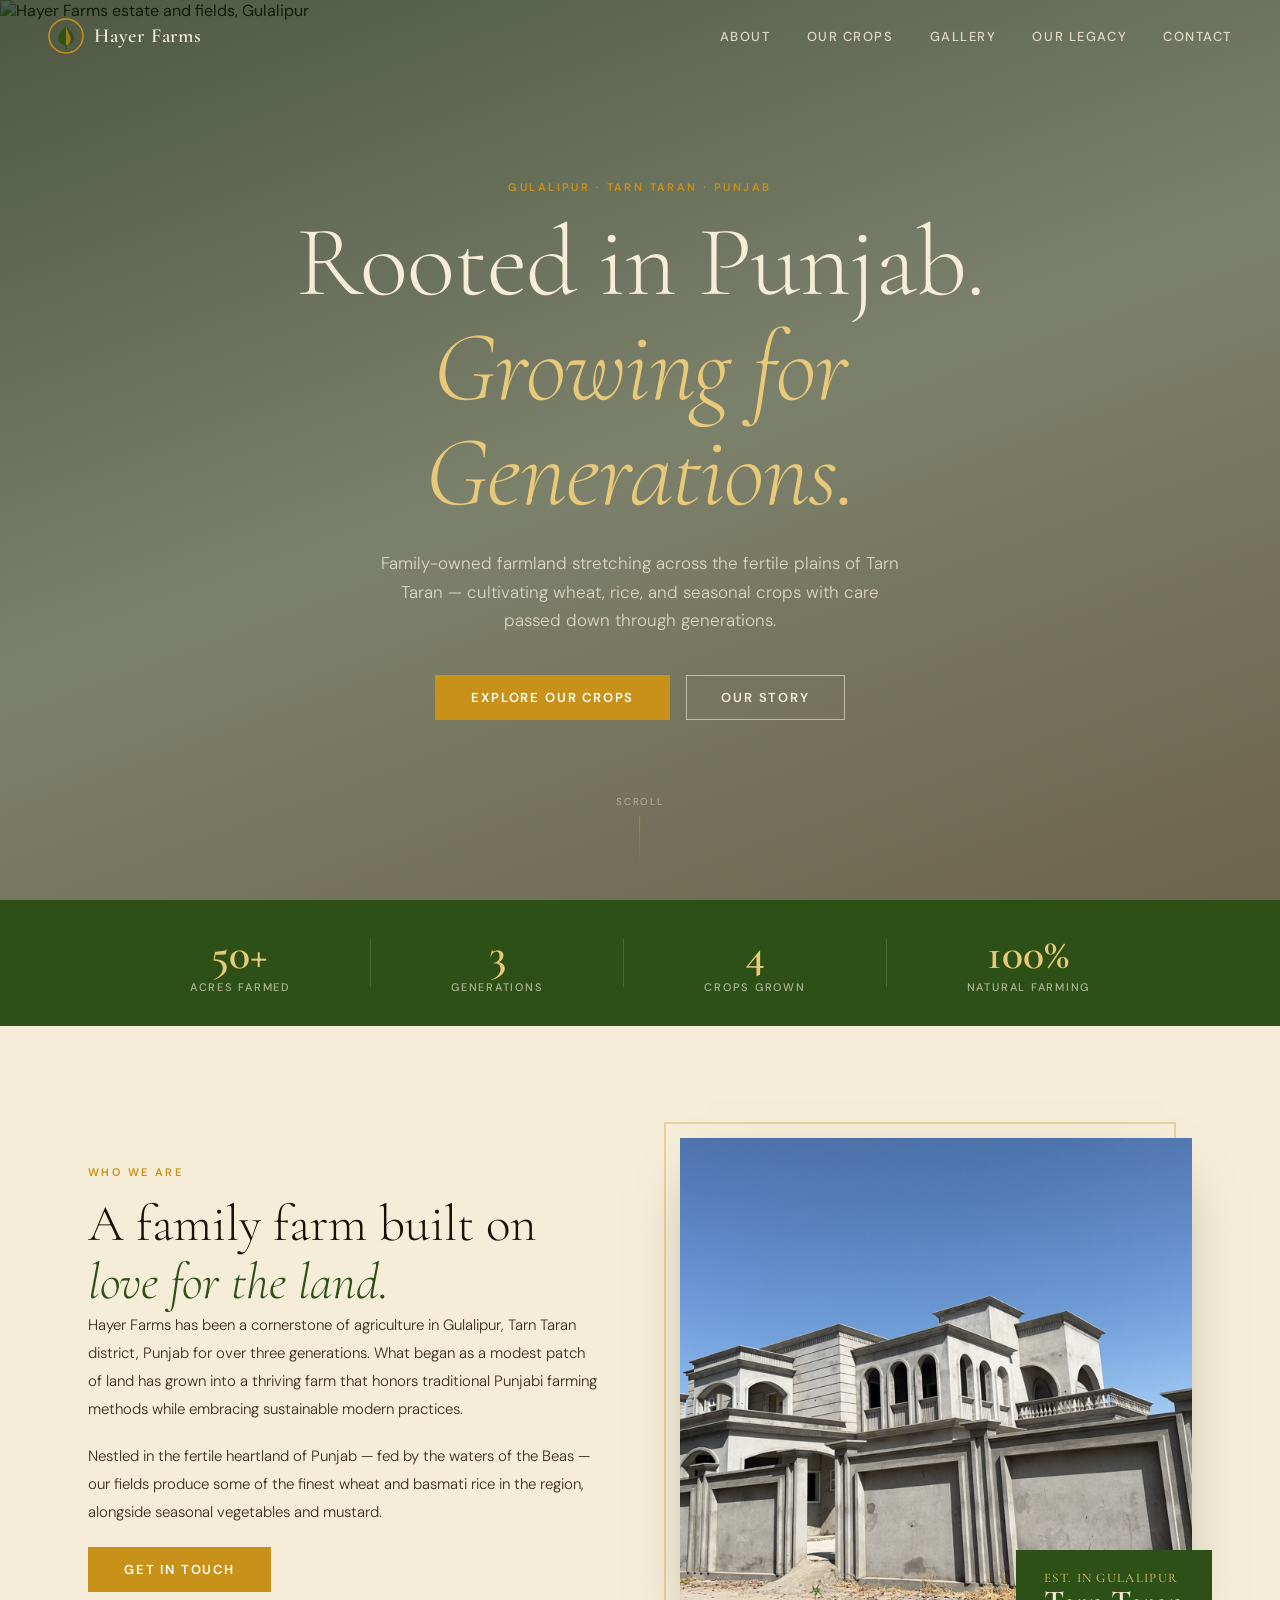
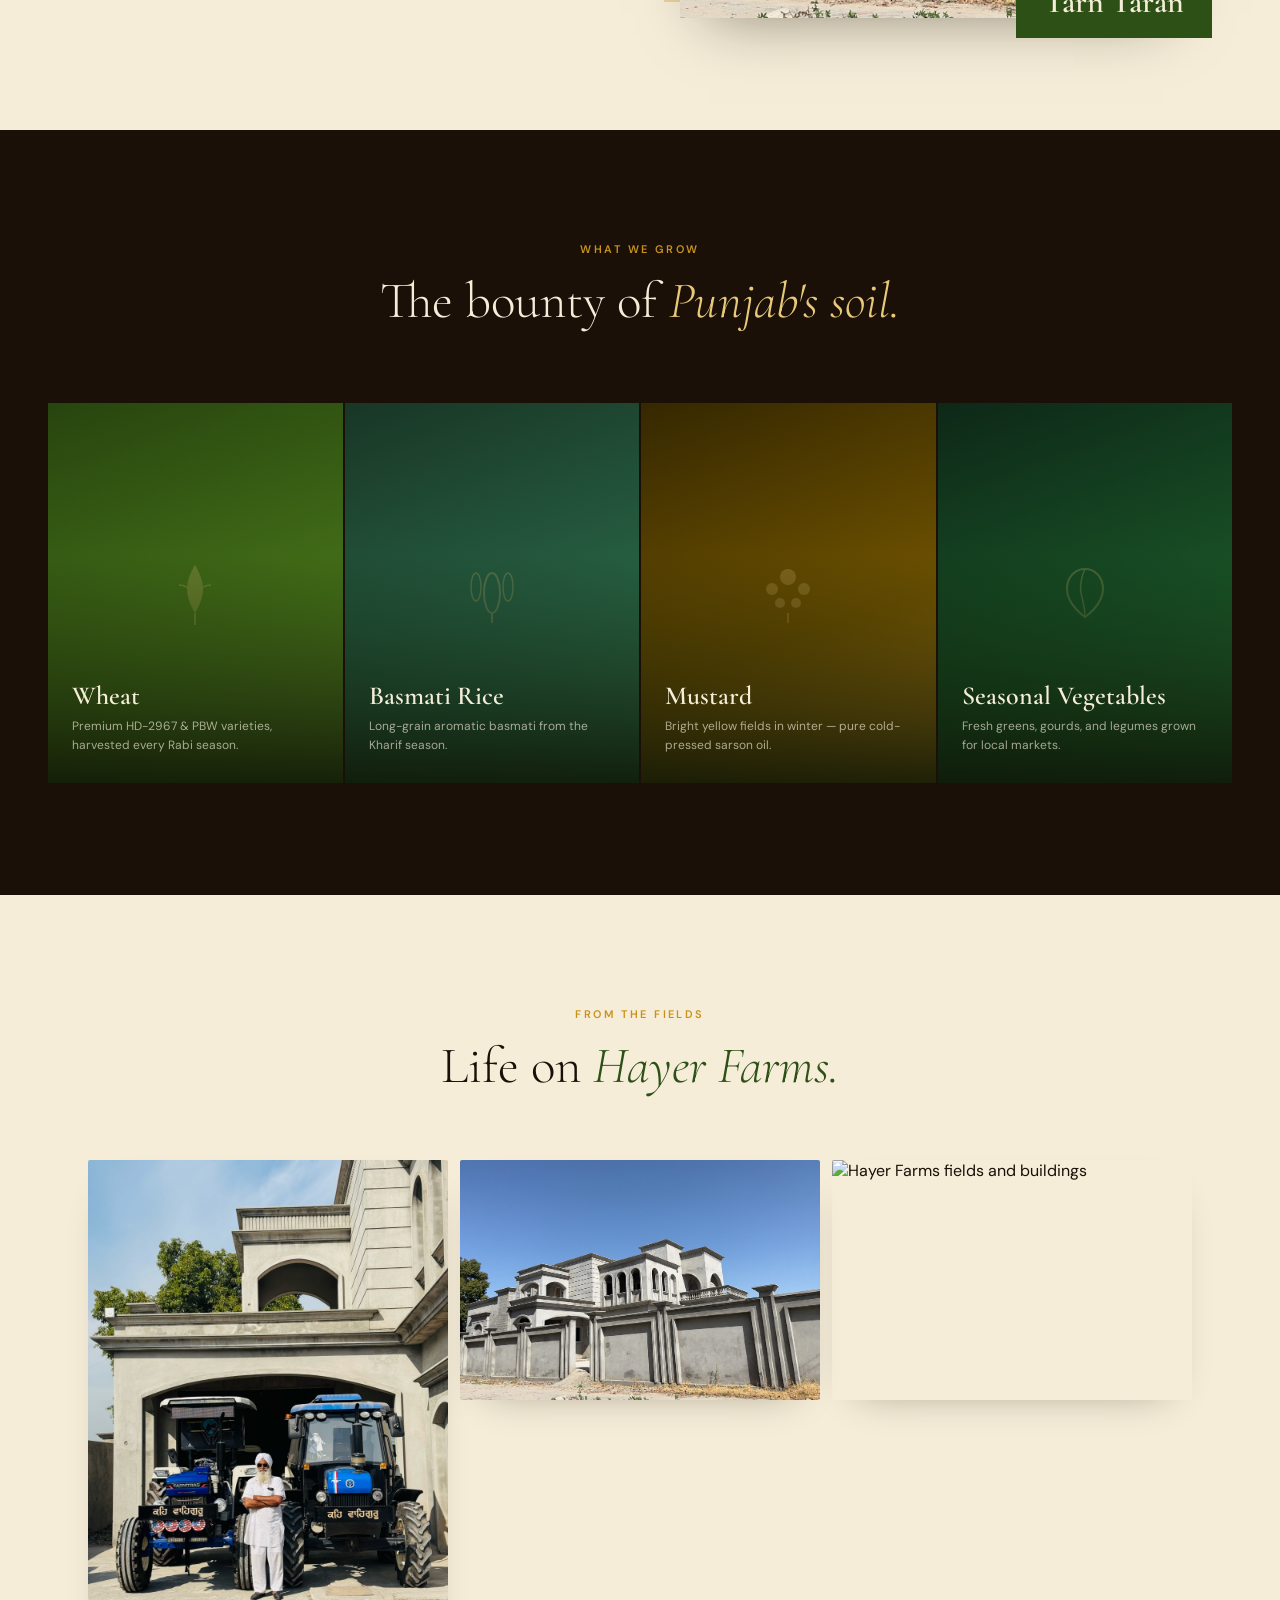
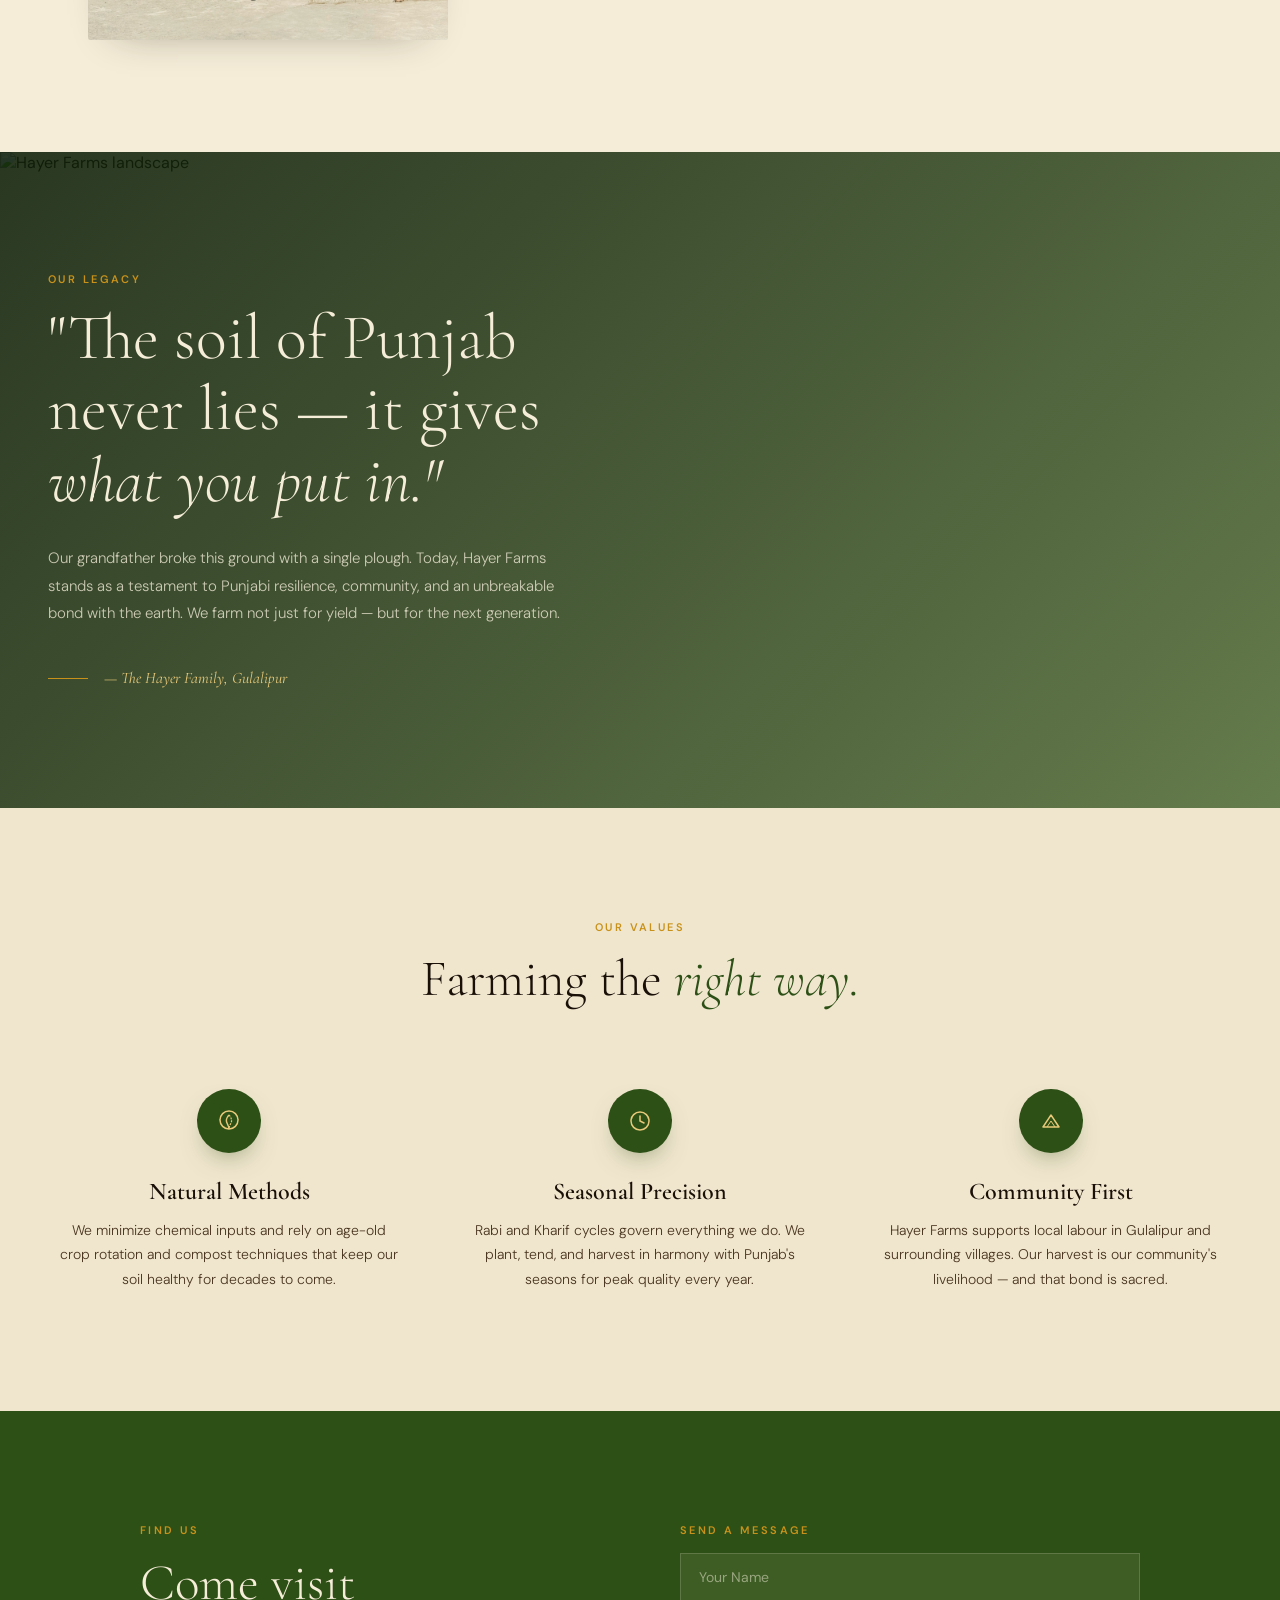
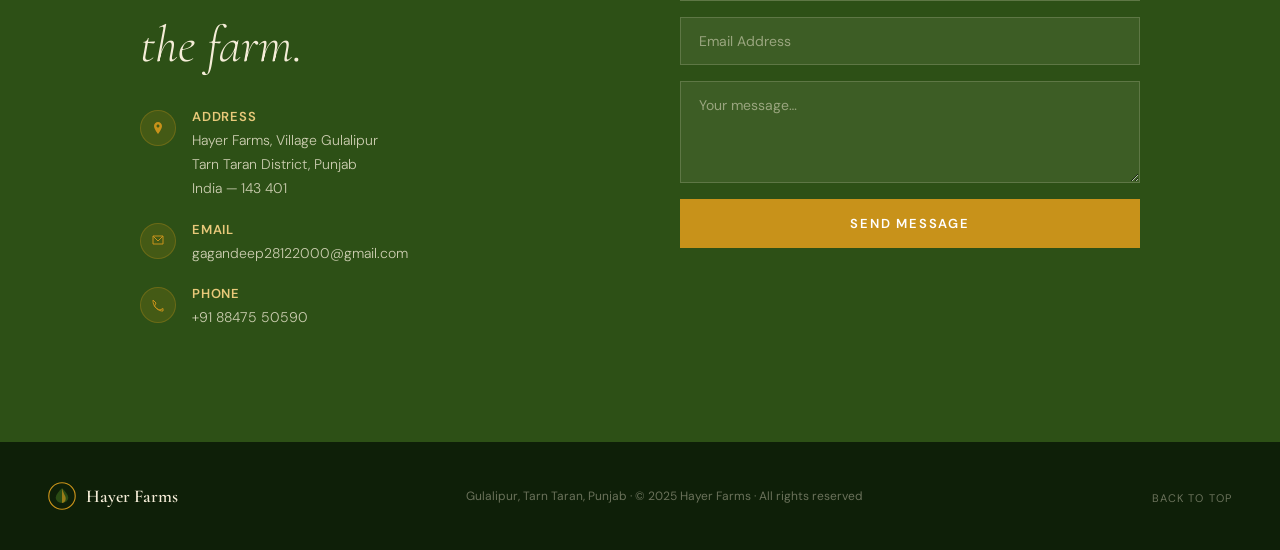
==== index.html @ 9b1a64b8 "Move site to repo root so Vercel serves it without a Root Directory override Co-Authored-By: Claude " ====
<!DOCTYPE html>
<html lang="en">
<head>
<meta charset="utf-8" />
<meta name="viewport" content="width=device-width, initial-scale=1" />
<title>Hayer Farms · Rooted in Punjab, Growing for Generations</title>
<meta name="description" content="Hayer Farms — family-owned farmland in Gulalipur, Tarn Taran, Punjab. Cultivating wheat, basmati rice, mustard and seasonal vegetables for three generations." />
<link rel="icon" href="data:image/svg+xml,%3Csvg xmlns='http://www.w3.org/2000/svg' viewBox='0 0 36 36'%3E%3Ccircle cx='18' cy='18' r='17' fill='none' stroke='%23C8921A' stroke-width='2'/%3E%3Cpath d='M18 8C14 12 10 16 10 20c0 4 3.5 7 8 7s8-3 8-7c0-4-4-8-8-12z' fill='%232D5016'/%3E%3C/svg%3E" />
<link rel="preconnect" href="https://fonts.googleapis.com" />
<link rel="preconnect" href="https://fonts.gstatic.com" crossorigin="anonymous" />
<link href="https://fonts.googleapis.com/css2?family=Cormorant+Garamond:ital,wght@0,300;0,400;0,600;0,700;1,300;1,400&family=DM+Sans:wght@300;400;500;600&display=swap" rel="stylesheet" />
<link rel="stylesheet" href="styles.css" />
</head>
<body>

<!-- ═══════════════ NAVBAR ═══════════════ -->
<nav id="navbar">
  <a href="#hero" class="nav-brand">
    <svg width="36" height="36" viewBox="0 0 36 36" fill="none" aria-hidden="true">
      <circle cx="18" cy="18" r="17" stroke="#C8921A" stroke-width="1.5"/>
      <path d="M18 8 C14 12 10 16 10 20 C10 24 13.5 27 18 27 C22.5 27 26 24 26 20 C26 16 22 12 18 8Z" fill="#2D5016" opacity="0.9"/>
      <path d="M18 8 C18 8 20 14 22 18 C24 22 22 27 18 27" fill="#C8921A" opacity="0.7"/>
      <line x1="18" y1="27" x2="18" y2="32" stroke="#2D5016" stroke-width="1.5"/>
    </svg>
    <span>Hayer Farms</span>
  </a>
  <button id="nav-toggle" class="nav-toggle" aria-label="Toggle menu" aria-expanded="false">
    <span></span><span></span><span></span>
  </button>
  <div id="nav-menu" class="nav-menu">
    <a href="#about" class="nav-link">About</a>
    <a href="#crops" class="nav-link">Our Crops</a>
    <a href="#gallery" class="nav-link">Gallery</a>
    <a href="#legacy" class="nav-link">Our Legacy</a>
    <a href="#contact" class="nav-link">Contact</a>
  </div>
</nav>

<!-- ═══════════════ HERO ═══════════════ -->
<section id="hero">
  <img class="hero-bg" src="uploads/IMG_0619.png" alt="Hayer Farms estate and fields, Gulalipur" />
  <div class="hero-overlay"></div>
  <div class="hero-content">
    <p class="eyebrow eyebrow-accent">Gulalipur · Tarn Taran · Punjab</p>
    <h1 class="hero-title">Rooted in Punjab.<br/><em>Growing for Generations.</em></h1>
    <p class="hero-sub">Family-owned farmland stretching across the fertile plains of Tarn Taran — cultivating wheat, rice, and seasonal crops with care passed down through generations.</p>
    <div class="hero-actions">
      <a href="#crops" class="btn-primary">Explore Our Crops</a>
      <a href="#about" class="btn-outline">Our Story</a>
    </div>
  </div>
  <div class="scroll-indicator">
    <span>Scroll</span>
    <div class="scroll-line"></div>
  </div>
</section>

<!-- ═══════════════ STATS ═══════════════ -->
<div class="stats">
  <div class="stats-inner">
    <div class="stat"><p class="stat-num">50+</p><p class="stat-label">Acres Farmed</p></div>
    <div class="stat-divider"></div>
    <div class="stat"><p class="stat-num">3</p><p class="stat-label">Generations</p></div>
    <div class="stat-divider"></div>
    <div class="stat"><p class="stat-num">4</p><p class="stat-label">Crops Grown</p></div>
    <div class="stat-divider"></div>
    <div class="stat"><p class="stat-num">100%</p><p class="stat-label">Natural Farming</p></div>
  </div>
</div>

<!-- ═══════════════ ABOUT ═══════════════ -->
<section id="about" class="about">
  <div class="about-text">
    <p class="eyebrow eyebrow-accent">Who We Are</p>
    <h2 class="section-title dark">A family farm built on<br/><em class="green">love for the land.</em></h2>
    <p class="body-text">Hayer Farms has been a cornerstone of agriculture in Gulalipur, Tarn Taran district, Punjab for over three generations. What began as a modest patch of land has grown into a thriving farm that honors traditional Punjabi farming methods while embracing sustainable modern practices.</p>
    <p class="body-text">Nestled in the fertile heartland of Punjab — fed by the waters of the Beas — our fields produce some of the finest wheat and basmati rice in the region, alongside seasonal vegetables and mustard.</p>
    <a href="#contact" class="btn-primary">Get in Touch</a>
  </div>
  <div class="about-media">
    <div class="about-frame"></div>
    <img src="uploads/IMG_2060.JPG" alt="Hayer Farms estate, Gulalipur" loading="lazy" decoding="async" />
    <div class="about-badge">
      <p class="badge-small">Est. in Gulalipur</p>
      <p class="badge-big">Tarn Taran</p>
    </div>
  </div>
</section>

<!-- ═══════════════ CROPS ═══════════════ -->
<section id="crops" class="crops">
  <div class="crops-inner">
    <div class="section-head">
      <p class="eyebrow eyebrow-accent">What We Grow</p>
      <h2 class="section-title light">The bounty of <em class="gold">Punjab's soil.</em></h2>
    </div>
    <div class="crops-grid">
      <article class="crop-card crop-wheat">
        <div class="crop-icon">
          <svg width="72" height="72" viewBox="0 0 72 72" fill="none"><path d="M36 8 C36 8 28 20 28 32 C28 44 36 56 36 56 C36 56 44 44 44 32 C44 20 36 8 36 8Z" fill="#E8C97A"/><line x1="36" y1="56" x2="36" y2="68" stroke="#E8C97A" stroke-width="2"/><path d="M20 28 C26 28 32 32 36 36" stroke="#E8C97A" stroke-width="1.5"/><path d="M52 28 C46 28 40 32 36 36" stroke="#E8C97A" stroke-width="1.5"/></svg>
        </div>
        <div class="crop-shade"></div>
        <div class="crop-caption"><p class="crop-name">Wheat</p><p class="crop-desc">Premium HD-2967 &amp; PBW varieties, harvested every Rabi season.</p></div>
      </article>
      <article class="crop-card crop-rice">
        <div class="crop-icon">
          <svg width="72" height="72" viewBox="0 0 72 72" fill="none"><ellipse cx="36" cy="36" rx="8" ry="20" stroke="#E8C97A" stroke-width="2" fill="none"/><ellipse cx="20" cy="30" rx="5" ry="14" stroke="#E8C97A" stroke-width="1.5" fill="none"/><ellipse cx="52" cy="30" rx="5" ry="14" stroke="#E8C97A" stroke-width="1.5" fill="none"/><line x1="36" y1="56" x2="36" y2="66" stroke="#E8C97A" stroke-width="2"/></svg>
        </div>
        <div class="crop-shade"></div>
        <div class="crop-caption"><p class="crop-name">Basmati Rice</p><p class="crop-desc">Long-grain aromatic basmati from the Kharif season.</p></div>
      </article>
      <article class="crop-card crop-mustard">
        <div class="crop-icon">
          <svg width="72" height="72" viewBox="0 0 72 72" fill="none"><circle cx="36" cy="20" r="8" fill="#E8C97A"/><circle cx="20" cy="32" r="6" fill="#E8C97A"/><circle cx="52" cy="32" r="6" fill="#E8C97A"/><circle cx="28" cy="46" r="5" fill="#E8C97A"/><circle cx="44" cy="46" r="5" fill="#E8C97A"/><line x1="36" y1="56" x2="36" y2="66" stroke="#E8C97A" stroke-width="2"/></svg>
        </div>
        <div class="crop-shade"></div>
        <div class="crop-caption"><p class="crop-name">Mustard</p><p class="crop-desc">Bright yellow fields in winter — pure cold-pressed sarson oil.</p></div>
      </article>
      <article class="crop-card crop-veg">
        <div class="crop-icon">
          <svg width="72" height="72" viewBox="0 0 72 72" fill="none"><path d="M36 60 C36 60 18 48 18 32 C18 20 26 12 36 12 C46 12 54 20 54 32 C54 48 36 60 36 60Z" stroke="#E8C97A" stroke-width="2" fill="none"/><path d="M36 12 C36 12 30 24 32 36 C33 42 36 48 36 60" stroke="#E8C97A" stroke-width="1.5"/></svg>
        </div>
        <div class="crop-shade"></div>
        <div class="crop-caption"><p class="crop-name">Seasonal Vegetables</p><p class="crop-desc">Fresh greens, gourds, and legumes grown for local markets.</p></div>
      </article>
    </div>
  </div>
</section>

<!-- ═══════════════ GALLERY ═══════════════ -->
<section id="gallery" class="gallery">
  <div class="section-head">
    <p class="eyebrow eyebrow-accent">From the Fields</p>
    <h2 class="section-title dark">Life on <em class="green">Hayer Farms.</em></h2>
  </div>
  <div class="gallery-grid">
    <div class="gallery-item gallery-tall"><img src="uploads/IMG_7994.JPG" alt="Hayer Farms tractors and family" loading="lazy" decoding="async" /></div>
    <div class="gallery-item"><img src="uploads/IMG_2060.JPG" alt="Hayer Farms estate" loading="lazy" decoding="async" /></div>
    <div class="gallery-item"><img src="uploads/IMG_0619.png" alt="Hayer Farms fields and buildings" loading="lazy" decoding="async" /></div>
  </div>
</section>

<!-- ═══════════════ LEGACY ═══════════════ -->
<section id="legacy" class="legacy">
  <img class="legacy-bg" src="uploads/IMG_0619.png" alt="Hayer Farms landscape" loading="lazy" decoding="async" />
  <div class="legacy-overlay"></div>
  <div class="legacy-content">
    <p class="eyebrow eyebrow-accent">Our Legacy</p>
    <h2 class="section-title light legacy-quote">"The soil of Punjab<br/>never lies — it gives<br/><em>what you put in."</em></h2>
    <p class="body-text light">Our grandfather broke this ground with a single plough. Today, Hayer Farms stands as a testament to Punjabi resilience, community, and an unbreakable bond with the earth. We farm not just for yield — but for the next generation.</p>
    <div class="legacy-sign"><div class="sign-line"></div><p>— The Hayer Family, Gulalipur</p></div>
  </div>
</section>

<!-- ═══════════════ VALUES ═══════════════ -->
<section class="values">
  <div class="values-inner">
    <div class="section-head">
      <p class="eyebrow eyebrow-accent">Our Values</p>
      <h2 class="section-title dark">Farming the <em class="green">right way.</em></h2>
    </div>
    <div class="values-grid">
      <div class="value">
        <div class="value-icon">
          <svg width="28" height="28" viewBox="0 0 28 28" fill="none"><path d="M14 4C9 4 5 8 5 13C5 18 9 22 14 22C19 22 23 18 23 13C23 8 19 4 14 4Z" stroke="#E8C97A" stroke-width="1.5" fill="none"/><path d="M14 8 C14 8 10 12 12 16 C13 18 14 20 14 22" stroke="#E8C97A" stroke-width="1.5"/><path d="M14 8 C14 8 18 12 16 16 C15 18 14 20 14 22" stroke="#E8C97A" stroke-width="1.2" stroke-dasharray="2 1"/></svg>
        </div>
        <h3 class="value-title">Natural Methods</h3>
        <p class="value-text">We minimize chemical inputs and rely on age-old crop rotation and compost techniques that keep our soil healthy for decades to come.</p>
      </div>
      <div class="value">
        <div class="value-icon">
          <svg width="28" height="28" viewBox="0 0 28 28" fill="none"><circle cx="14" cy="14" r="9" stroke="#E8C97A" stroke-width="1.5" fill="none"/><path d="M14 9 L14 14 L18 16" stroke="#E8C97A" stroke-width="1.5" stroke-linecap="round"/></svg>
        </div>
        <h3 class="value-title">Seasonal Precision</h3>
        <p class="value-text">Rabi and Kharif cycles govern everything we do. We plant, tend, and harvest in harmony with Punjab's seasons for peak quality every year.</p>
      </div>
      <div class="value">
        <div class="value-icon">
          <svg width="28" height="28" viewBox="0 0 28 28" fill="none"><path d="M6 20 L14 8 L22 20 Z" stroke="#E8C97A" stroke-width="1.5" fill="none" stroke-linejoin="round"/><path d="M10 20 L14 14 L18 20" stroke="#E8C97A" stroke-width="1" stroke-linejoin="round"/></svg>
        </div>
        <h3 class="value-title">Community First</h3>
        <p class="value-text">Hayer Farms supports local labour in Gulalipur and surrounding villages. Our harvest is our community's livelihood — and that bond is sacred.</p>
      </div>
    </div>
  </div>
</section>

<!-- ═══════════════ CONTACT ═══════════════ -->
<section id="contact" class="contact">
  <div class="contact-inner">
    <div class="contact-info">
      <p class="eyebrow eyebrow-accent">Find Us</p>
      <h2 class="section-title light">Come visit<br/><em>the farm.</em></h2>
      <div class="contact-list">
        <div class="contact-row">
          <div class="contact-ic"><svg width="14" height="14" viewBox="0 0 14 14" fill="none"><path d="M7 1C4.79 1 3 2.79 3 5C3 8 7 13 7 13C7 13 11 8 11 5C11 2.79 9.21 1 7 1ZM7 6.5C6.17 6.5 5.5 5.83 5.5 5C5.5 4.17 6.17 3.5 7 3.5C7.83 3.5 8.5 4.17 8.5 5C8.5 5.83 7.83 6.5 7 6.5Z" fill="#C8921A"/></svg></div>
          <div><p class="contact-label">Address</p><p class="contact-val">Hayer Farms, Village Gulalipur<br/>Tarn Taran District, Punjab<br/>India — 143 401</p></div>
        </div>
        <div class="contact-row">
          <div class="contact-ic"><svg width="14" height="14" viewBox="0 0 14 14" fill="none"><path d="M2 2H12V10H2V2Z" stroke="#C8921A" stroke-width="1" fill="none"/><path d="M2 2L7 7L12 2" stroke="#C8921A" stroke-width="1"/></svg></div>
          <div><p class="contact-label">Email</p><p class="contact-val"><a href="mailto:gagandeep28122000@gmail.com">gagandeep28122000@gmail.com</a></p></div>
        </div>
        <div class="contact-row">
          <div class="contact-ic"><svg width="14" height="14" viewBox="0 0 14 14" fill="none"><path d="M2 2L5 5L3.5 8C4.5 10 7 11.5 9 12L12 10.5L12 13C8 13.5 1.5 9 2 2Z" stroke="#C8921A" stroke-width="1" fill="none" stroke-linejoin="round"/></svg></div>
          <div><p class="contact-label">Phone</p><p class="contact-val"><a href="tel:+918847550590">+91 88475 50590</a></p></div>
        </div>
      </div>
    </div>
    <div class="contact-form-wrap">
      <p class="eyebrow eyebrow-accent">Send a Message</p>
      <form id="contact-form" class="contact-form" action="https://api.web3forms.com/submit" method="POST">
        <input type="hidden" name="access_key" value="bf509c15-3ef4-41f2-896a-c228d4eafab1" />
        <input type="hidden" name="subject" value="New message from Hayer Farms website" />
        <input type="hidden" name="from_name" value="Hayer Farms Website" />
        <input type="checkbox" name="botcheck" class="hidden" style="display:none" tabindex="-1" autocomplete="off" />
        <input type="text" name="name" placeholder="Your Name" required />
        <input type="email" name="email" placeholder="Email Address" required />
        <textarea name="message" placeholder="Your message…" rows="4" required></textarea>
        <button type="submit" class="btn-primary form-btn">Send Message</button>
        <p id="form-status" class="form-status" role="status" aria-live="polite"></p>
      </form>
    </div>
  </div>
</section>

<!-- ═══════════════ FOOTER ═══════════════ -->
<footer class="footer">
  <div class="footer-brand">
    <svg width="28" height="28" viewBox="0 0 36 36" fill="none" aria-hidden="true">
      <circle cx="18" cy="18" r="17" stroke="#C8921A" stroke-width="1.5"/>
      <path d="M18 8 C14 12 10 16 10 20 C10 24 13.5 27 18 27 C22.5 27 26 24 26 20 C26 16 22 12 18 8Z" fill="#2D5016" opacity="0.9"/>
      <path d="M18 8 C18 8 20 14 22 18 C24 22 22 27 18 27" fill="#C8921A" opacity="0.7"/>
    </svg>
    <span>Hayer Farms</span>
  </div>
  <p class="footer-copy">Gulalipur, Tarn Taran, Punjab · © 2025 Hayer Farms · All rights reserved</p>
  <div class="footer-links"><a href="#hero">Back to Top</a></div>
</footer>

<script src="script.js"></script>
</body>
</html>
---- styles.css ----
/* ═══════════════ TOKENS ═══════════════ */
:root {
  --cream: #F5EDD8;
  --cream-2: #F0E6CE;
  --ink: #1A1008;
  --green: #2D5016;
  --green-deep: #0E1F08;
  --gold: #C8921A;
  --gold-light: #E8C97A;
  /* Fluid horizontal gutter: 24px on phones → 48px on desktop */
  --gutter: clamp(20px, 5vw, 48px);
  /* Fluid vertical section rhythm */
  --section-y: clamp(72px, 10vw, 112px);
}

/* ═══════════════ BASE ═══════════════ */
*, *::before, *::after { box-sizing: border-box; margin: 0; padding: 0; }
html { scroll-behavior: smooth; -webkit-text-size-adjust: 100%; }
body {
  background: var(--cream);
  color: var(--ink);
  font-family: 'DM Sans', sans-serif;
  overflow-x: hidden;
  -webkit-font-smoothing: antialiased;
  text-rendering: optimizeLegibility;
}
img { max-width: 100%; }
section { scroll-margin-top: 72px; }
em { font-style: italic; }
a { color: inherit; }

/* Visible keyboard focus for accessibility */
a:focus-visible, button:focus-visible, input:focus-visible, textarea:focus-visible {
  outline: 2px solid var(--gold);
  outline-offset: 3px;
}

@media (prefers-reduced-motion: reduce) {
  *, *::before, *::after {
    animation-duration: 0.01ms !important;
    animation-iteration-count: 1 !important;
    transition-duration: 0.01ms !important;
    scroll-behavior: auto !important;
  }
}

@keyframes fadeUp { from { opacity: 0; transform: translateY(32px); } to { opacity: 1; transform: translateY(0); } }
@keyframes fadeIn { from { opacity: 0; } to { opacity: 1; } }

/* ═══════════════ SHARED ═══════════════ */
.eyebrow {
  font-size: 11px; font-weight: 600; letter-spacing: 0.22em;
  text-transform: uppercase; margin-bottom: 16px;
}
.eyebrow-accent { color: #C8921A; }

.section-title {
  font-family: 'Cormorant Garamond', serif;
  font-size: clamp(36px, 4vw, 58px);
  font-weight: 300; line-height: 1.15; text-wrap: pretty;
}
.section-title.dark { color: #1A1008; }
.section-title.light { color: #F5EDD8; }
.section-title .green { color: #2D5016; }
.section-title .gold { color: #E8C97A; }

.section-head { text-align: center; margin-bottom: 72px; }

.body-text {
  font-size: 15px; font-weight: 300; line-height: 1.85;
  color: #3D2C1A; margin-bottom: 20px;
}
.body-text.light { color: rgba(245, 237, 216, 0.78); }

.btn-primary {
  display: inline-block; padding: 14px 36px;
  background: #C8921A; color: #fff;
  font-family: 'DM Sans', sans-serif; font-size: 13px; font-weight: 600;
  letter-spacing: 0.14em; text-transform: uppercase; text-decoration: none;
  border: none; cursor: pointer; transition: background 0.2s, transform 0.15s;
}
.btn-primary:hover { background: #A5760E; transform: translateY(-1px); }
.btn-primary:disabled { opacity: 0.6; cursor: not-allowed; transform: none; }

.btn-outline {
  display: inline-block; padding: 13px 34px;
  background: transparent; color: #F5EDD8;
  font-family: 'DM Sans', sans-serif; font-size: 13px; font-weight: 600;
  letter-spacing: 0.14em; text-transform: uppercase; text-decoration: none;
  border: 1.5px solid rgba(245, 237, 216, 0.6); cursor: pointer;
  transition: background 0.2s, border-color 0.2s;
}
.btn-outline:hover { background: rgba(245, 237, 216, 0.1); border-color: #F5EDD8; }

/* ═══════════════ NAVBAR ═══════════════ */
#navbar {
  position: fixed; top: 0; left: 0; right: 0; z-index: 100;
  padding: 0 var(--gutter); height: 72px;
  display: flex; align-items: center; justify-content: space-between;
  background: transparent; transition: background 0.4s, box-shadow 0.4s;
}
#navbar.scrolled {
  background: rgba(20, 40, 10, 0.97);
  box-shadow: 0 1px 32px rgba(0, 0, 0, 0.25);
  backdrop-filter: blur(12px);
}
.nav-brand { display: flex; align-items: center; gap: 10px; text-decoration: none; }
.nav-brand span {
  font-family: 'Cormorant Garamond', serif; font-size: 20px; font-weight: 600;
  color: #F5EDD8; letter-spacing: 0.04em;
}
.nav-menu { display: flex; align-items: center; gap: 36px; }
.nav-link {
  color: #F5EDD8; text-decoration: none; font-size: 13px; font-weight: 500;
  letter-spacing: 0.12em; text-transform: uppercase; opacity: 0.85;
  transition: opacity 0.2s;
}
.nav-link:hover { opacity: 1; }
.nav-toggle { display: none; flex-direction: column; gap: 5px; background: none; border: none; cursor: pointer; padding: 8px; }
.nav-toggle span { width: 24px; height: 2px; background: #F5EDD8; transition: transform 0.3s, opacity 0.3s; }

/* ═══════════════ HERO ═══════════════ */
#hero {
  position: relative; height: 100vh; min-height: 640px;
  display: flex; align-items: center; justify-content: center; overflow: hidden;
}
.hero-bg { position: absolute; inset: 0; width: 100%; height: 100%; object-fit: cover; object-position: center 55%; }
.hero-overlay { position: absolute; inset: 0; background: linear-gradient(160deg, rgba(13,30,8,0.72) 0%, rgba(13,30,8,0.52) 50%, rgba(45,36,10,0.68) 100%); }
.hero-content { position: relative; z-index: 2; text-align: center; padding: 0 24px; max-width: 860px; animation: fadeUp 1.1s ease both; }
.hero-title {
  font-family: 'Cormorant Garamond', serif;
  font-size: clamp(52px, 8vw, 100px); font-weight: 300; line-height: 1.05;
  color: #F5EDD8; letter-spacing: -0.01em; margin-bottom: 24px; text-wrap: pretty;
}
.hero-title em { color: #E8C97A; }
.hero-sub {
  font-size: 17px; font-weight: 300; color: rgba(245, 237, 216, 0.80);
  line-height: 1.7; max-width: 520px; margin: 0 auto 40px;
}
.hero-actions { display: flex; align-items: center; justify-content: center; gap: 16px; flex-wrap: wrap; }
.scroll-indicator {
  position: absolute; bottom: 36px; left: 50%; transform: translateX(-50%);
  display: flex; flex-direction: column; align-items: center; gap: 8px;
  animation: fadeIn 2s ease 1s both;
}
.scroll-indicator span { font-size: 10px; letter-spacing: 0.18em; text-transform: uppercase; color: rgba(245, 237, 216, 0.5); }
.scroll-line { width: 1px; height: 48px; background: linear-gradient(to bottom, rgba(200,146,26,0.8), transparent); }

/* ═══════════════ STATS ═══════════════ */
.stats { background: var(--green); padding: 32px var(--gutter); display: flex; align-items: center; justify-content: center; }
.stats-inner { display: flex; align-items: center; gap: 48px; flex-wrap: wrap; justify-content: center; }
.stat { text-align: center; padding: 0 32px; }
.stat-num { font-family: 'Cormorant Garamond', serif; font-size: 44px; font-weight: 600; color: #E8C97A; line-height: 1; }
.stat-label { font-size: 11px; font-weight: 500; letter-spacing: 0.16em; text-transform: uppercase; color: rgba(245,237,216,0.65); margin-top: 4px; }
.stat-divider { width: 1px; height: 48px; background: rgba(245, 237, 216, 0.15); }

/* ═══════════════ ABOUT ═══════════════ */
.about {
  padding: var(--section-y) var(--gutter); max-width: 1200px; margin: 0 auto;
  display: grid; grid-template-columns: 1fr 1fr; gap: clamp(48px, 7vw, 80px); align-items: center;
}
.about-media { position: relative; }
.about-frame { position: absolute; top: -16px; left: -16px; right: 16px; bottom: 16px; border: 2px solid #C8921A; opacity: 0.3; pointer-events: none; }
.about-media img { width: 100%; height: clamp(320px, 45vw, 480px); object-fit: cover; display: block; position: relative; z-index: 1; box-shadow: 0 24px 60px -28px rgba(26,16,8,0.5); }
.about-badge { position: absolute; bottom: -20px; right: -20px; background: #2D5016; padding: 20px 28px; z-index: 2; }
.badge-small { font-family: 'Cormorant Garamond', serif; font-size: 13px; font-weight: 400; color: #E8C97A; letter-spacing: 0.1em; text-transform: uppercase; }
.badge-big { font-family: 'Cormorant Garamond', serif; font-size: 32px; font-weight: 600; color: #F5EDD8; line-height: 1; }

/* ═══════════════ CROPS ═══════════════ */
.crops { background: var(--ink); padding: var(--section-y) var(--gutter); }
.crops-inner { max-width: 1200px; margin: 0 auto; }
.crops-grid { display: grid; grid-template-columns: repeat(4, 1fr); gap: 2px; }
.crop-card { position: relative; overflow: hidden; cursor: default; transition: transform 0.4s ease; }
.crop-card:hover { transform: translateY(-4px); z-index: 1; }
.crop-icon { width: 100%; height: clamp(300px, 32vw, 380px); display: flex; align-items: center; justify-content: center; }
.crop-icon svg { opacity: 0.25; transition: transform 0.5s ease, opacity 0.5s ease; }
.crop-card:hover .crop-icon svg { transform: scale(1.12) rotate(-3deg); opacity: 0.4; }
.crop-wheat .crop-icon { background: linear-gradient(160deg,#2a4a10 0%,#4a7a1a 60%,#6a9a2a 100%); }
.crop-rice .crop-icon { background: linear-gradient(160deg,#1a3a2a 0%,#2a6a4a 60%,#3a8a5a 100%); }
.crop-mustard .crop-icon { background: linear-gradient(160deg,#3a2a00 0%,#7a5a00 60%,#C8921A 100%); }
.crop-veg .crop-icon { background: linear-gradient(160deg,#0e2a1a 0%,#1a5a2a 60%,#2a7a3a 100%); }
.crop-shade { position: absolute; inset: 0; background: linear-gradient(to top, rgba(13,20,5,0.9) 0%, rgba(13,20,5,0.1) 60%); }
.crop-caption { position: absolute; bottom: 0; left: 0; right: 0; padding: 28px 24px; }
.crop-name { font-family: 'Cormorant Garamond', serif; font-size: 26px; font-weight: 600; color: #F5EDD8; margin-bottom: 6px; }
.crop-desc { font-size: 12px; font-weight: 400; color: rgba(245,237,216,0.65); line-height: 1.6; }

/* ═══════════════ GALLERY ═══════════════ */
.gallery { padding: var(--section-y) var(--gutter); max-width: 1200px; margin: 0 auto; }
.gallery .section-head { margin-bottom: 64px; }
.gallery-grid { display: grid; grid-template-columns: repeat(3, 1fr); gap: 12px; }
.gallery-item { overflow: hidden; border-radius: 2px; box-shadow: 0 16px 40px -28px rgba(26,16,8,0.45); }
.gallery-item img { width: 100%; height: 240px; object-fit: cover; display: block; transition: transform 0.6s ease; }
.gallery-item:hover img { transform: scale(1.04); }
.gallery-tall { grid-row: span 2; }
.gallery-tall img { height: 100%; min-height: 480px; }
.gallery-item:nth-child(2) img { object-position: center 30%; }
.gallery-item:nth-child(3) img { object-position: center 60%; }

/* ═══════════════ LEGACY ═══════════════ */
.legacy { position: relative; padding: clamp(80px, 11vw, 120px) var(--gutter); overflow: hidden; }
.legacy-bg { position: absolute; inset: 0; width: 100%; height: 100%; object-fit: cover; object-position: center 50%; }
.legacy-overlay { position: absolute; inset: 0; background: linear-gradient(135deg, rgba(13,30,8,0.88) 0%, rgba(45,80,22,0.72) 100%); }
.legacy-content { position: relative; z-index: 2; max-width: 700px; }
.legacy-quote { font-size: clamp(38px, 5vw, 68px); line-height: 1.12; margin-bottom: 28px; }
.legacy-content .body-text { max-width: 520px; margin-bottom: 40px; }
.legacy-sign { display: flex; align-items: center; gap: 16px; }
.sign-line { width: 40px; height: 1px; background: #C8921A; }
.legacy-sign p { font-family: 'Cormorant Garamond', serif; font-size: 16px; font-style: italic; color: #E8C97A; }

/* ═══════════════ VALUES ═══════════════ */
.values { padding: var(--section-y) var(--gutter); background: var(--cream-2); }
.values-inner { max-width: 1200px; margin: 0 auto; }
.values-grid { display: grid; grid-template-columns: repeat(3, 1fr); gap: 48px; }
.value { text-align: center; }
.value { padding: 8px; transition: transform 0.3s ease; }
.value:hover { transform: translateY(-4px); }
.value-icon { width: 64px; height: 64px; margin: 0 auto 24px; background: var(--green); border-radius: 50%; display: flex; align-items: center; justify-content: center; box-shadow: 0 12px 28px -14px rgba(45,80,22,0.7); }
.value-title { font-family: 'Cormorant Garamond', serif; font-size: 24px; font-weight: 600; color: #1A1008; margin-bottom: 12px; }
.value-text { font-size: 14px; font-weight: 300; color: #4A3520; line-height: 1.75; }

/* ═══════════════ CONTACT ═══════════════ */
.contact { padding: var(--section-y) var(--gutter); background: var(--green); }
.contact-inner { max-width: 1000px; margin: 0 auto; display: grid; grid-template-columns: 1fr 1fr; gap: clamp(48px, 7vw, 80px); align-items: start; }
.contact-info .section-title { font-size: clamp(36px, 4vw, 52px); line-height: 1.2; margin-bottom: 32px; }
.contact-list { display: flex; flex-direction: column; gap: 20px; }
.contact-row { display: flex; gap: 16px; align-items: flex-start; }
.contact-ic { width: 36px; height: 36px; background: rgba(200,146,26,0.15); border: 1px solid rgba(200,146,26,0.3); border-radius: 50%; flex-shrink: 0; display: flex; align-items: center; justify-content: center; margin-top: 2px; }
.contact-label { font-size: 13px; font-weight: 600; color: #E8C97A; letter-spacing: 0.06em; text-transform: uppercase; margin-bottom: 4px; }
.contact-val { font-size: 14px; font-weight: 300; color: rgba(245,237,216,0.80); line-height: 1.7; }
.contact-val a { text-decoration: none; }
.contact-val a:hover { color: #E8C97A; }
.contact-form { display: flex; flex-direction: column; gap: 16px; }
.contact-form input[type="text"],
.contact-form input[type="email"],
.contact-form textarea {
  width: 100%; padding: 14px 18px;
  background: rgba(245,237,216,0.08); border: 1px solid rgba(245,237,216,0.18);
  color: #F5EDD8; font-family: 'DM Sans', sans-serif; font-size: 14px; outline: none;
  transition: border-color 0.2s;
}
.contact-form input::placeholder, .contact-form textarea::placeholder { color: rgba(245,237,216,0.5); }
.contact-form input:focus, .contact-form textarea:focus { border-color: #C8921A; }
.contact-form textarea { resize: vertical; }
.form-btn { width: 100%; padding: 16px; }
.form-status { font-size: 13px; font-weight: 400; min-height: 18px; }
.form-status.success { color: #E8C97A; }
.form-status.error { color: #ffb4a0; }

/* ═══════════════ FOOTER ═══════════════ */
.footer { background: var(--green-deep); padding: 40px var(--gutter); display: flex; align-items: center; justify-content: space-between; flex-wrap: wrap; gap: 20px; }
.footer-brand { display: flex; align-items: center; gap: 10px; }
.footer-brand span { font-family: 'Cormorant Garamond', serif; font-size: 18px; font-weight: 600; color: #F5EDD8; }
.footer-copy { font-size: 12px; color: rgba(245,237,216,0.4); text-align: center; }
.footer-links a { font-size: 11px; color: rgba(245,237,216,0.4); text-decoration: none; letter-spacing: 0.1em; text-transform: uppercase; }
.footer-links a:hover { color: #E8C97A; }

/* ═══════════════ REVEAL ═══════════════ */
.reveal { opacity: 0; transform: translateY(24px); transition: opacity 0.7s ease, transform 0.7s ease; }
.reveal.visible { opacity: 1; transform: translateY(0); }

/* ═══════════════ RESPONSIVE ═══════════════ */
/* Large desktops / TVs — cap line length, keep it centered */
@media (min-width: 1600px) {
  #hero { min-height: 760px; }
  .hero-content { max-width: 960px; }
}

/* Tablets landscape */
@media (max-width: 1024px) {
  .stats-inner { gap: 24px; }
  .stat { padding: 0 20px; }
}

/* Tablets portrait */
@media (max-width: 900px) {
  .crops-grid { grid-template-columns: repeat(2, 1fr); }
  .about, .contact-inner { grid-template-columns: 1fr; gap: 56px; }
  .about-media { margin-bottom: 24px; }
  .values-grid { grid-template-columns: 1fr; gap: 40px; max-width: 480px; margin: 0 auto; }
  .gallery-grid { grid-template-columns: repeat(2, 1fr); }
  .gallery-tall { grid-row: auto; }
  .gallery-tall img { min-height: 0; height: 240px; }
}

/* Phones — switch nav to hamburger */
@media (max-width: 720px) {
  .nav-toggle { display: flex; }
  .nav-menu {
    position: absolute; top: 72px; left: 0; right: 0;
    flex-direction: column; gap: 0; align-items: stretch;
    background: rgba(20, 40, 10, 0.98); backdrop-filter: blur(12px);
    max-height: 0; overflow: hidden; transition: max-height 0.35s ease;
  }
  .nav-menu.open { max-height: 360px; }
  .nav-link { padding: 16px var(--gutter); border-top: 1px solid rgba(245,237,216,0.08); }
  .nav-toggle.open span:nth-child(1) { transform: translateY(7px) rotate(45deg); }
  .nav-toggle.open span:nth-child(2) { opacity: 0; }
  .nav-toggle.open span:nth-child(3) { transform: translateY(-7px) rotate(-45deg); }
  .gallery-grid { grid-template-columns: 1fr; }
  .footer { flex-direction: column; text-align: center; }
}

/* Small phones */
@media (max-width: 520px) {
  .crops-grid { grid-template-columns: 1fr; }
  .crop-icon { height: 260px; }
  .stat-divider { display: none; }
  .stats-inner { gap: 20px 28px; }
  .stat { padding: 0 12px; }
  .about-badge { right: 0; padding: 16px 20px; }
  .hero-actions { flex-direction: column; align-items: stretch; }
  .hero-actions .btn-primary, .hero-actions .btn-outline { text-align: center; }
}
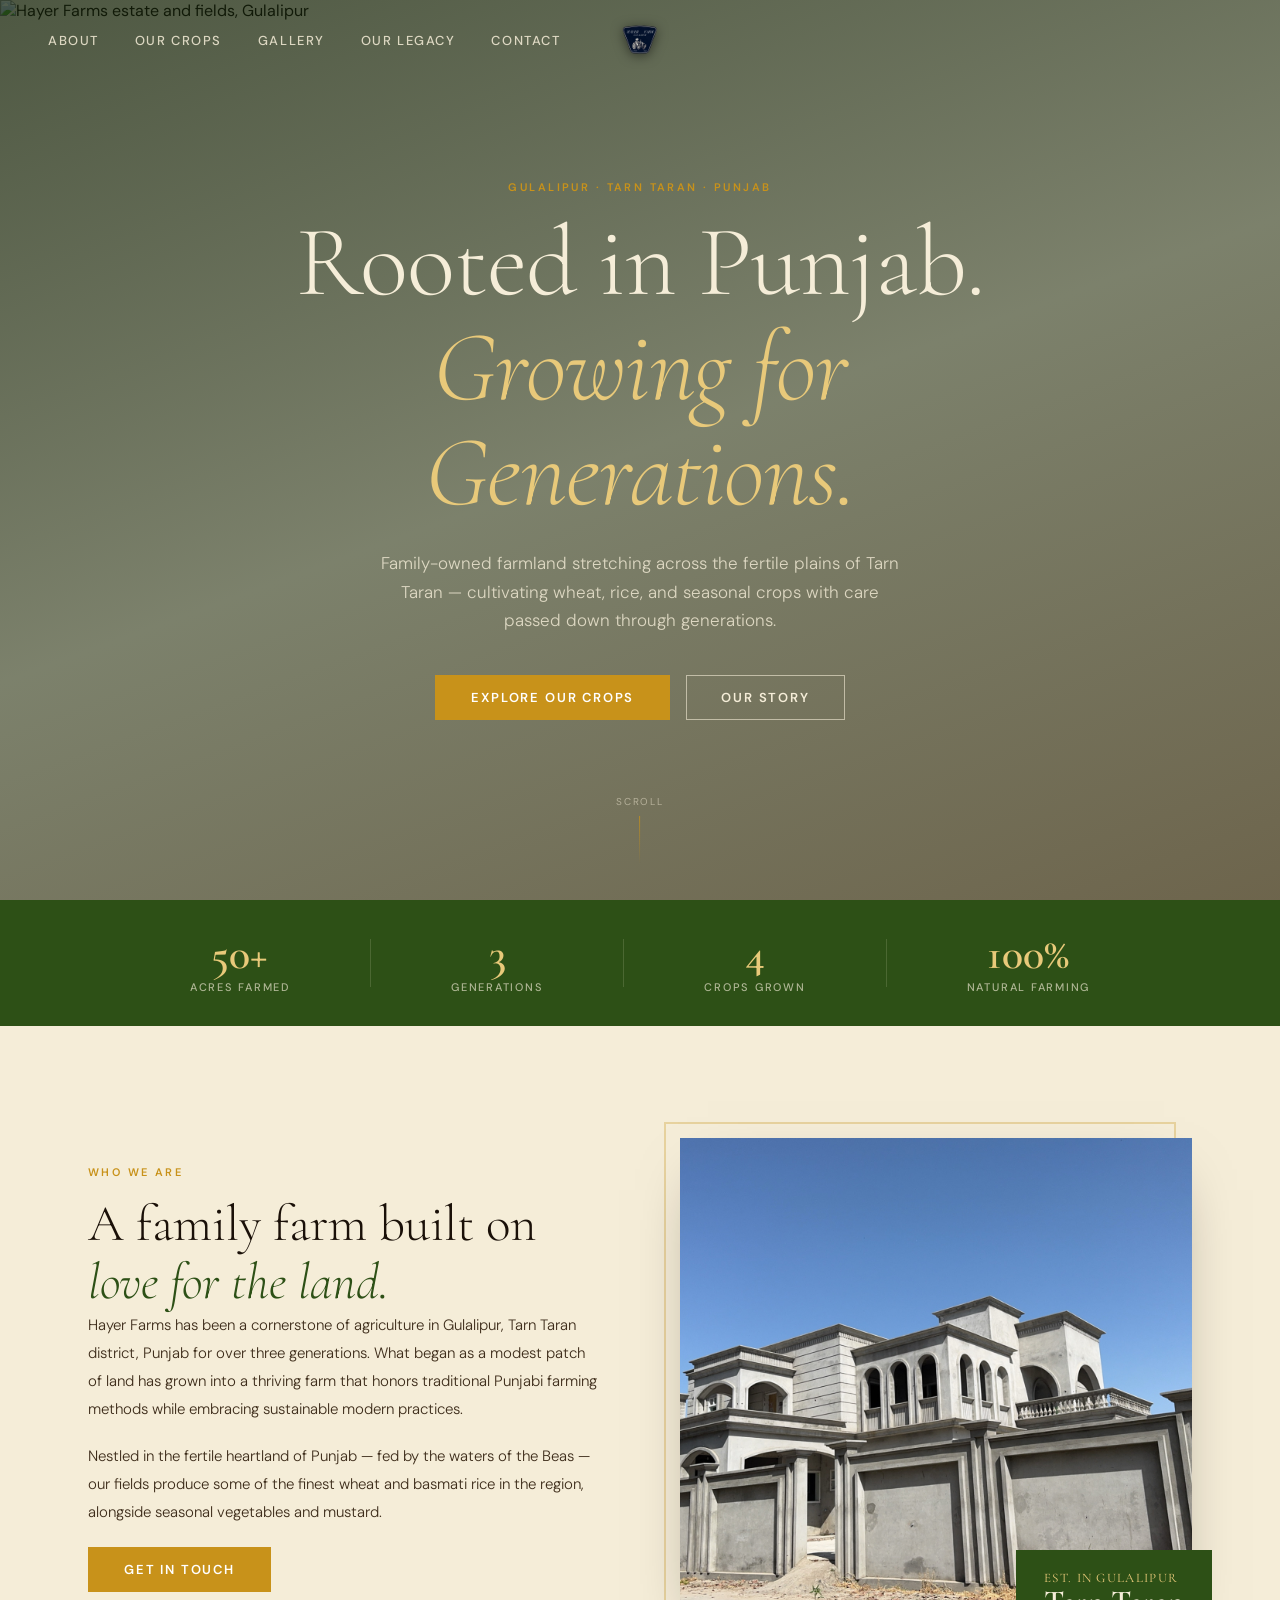
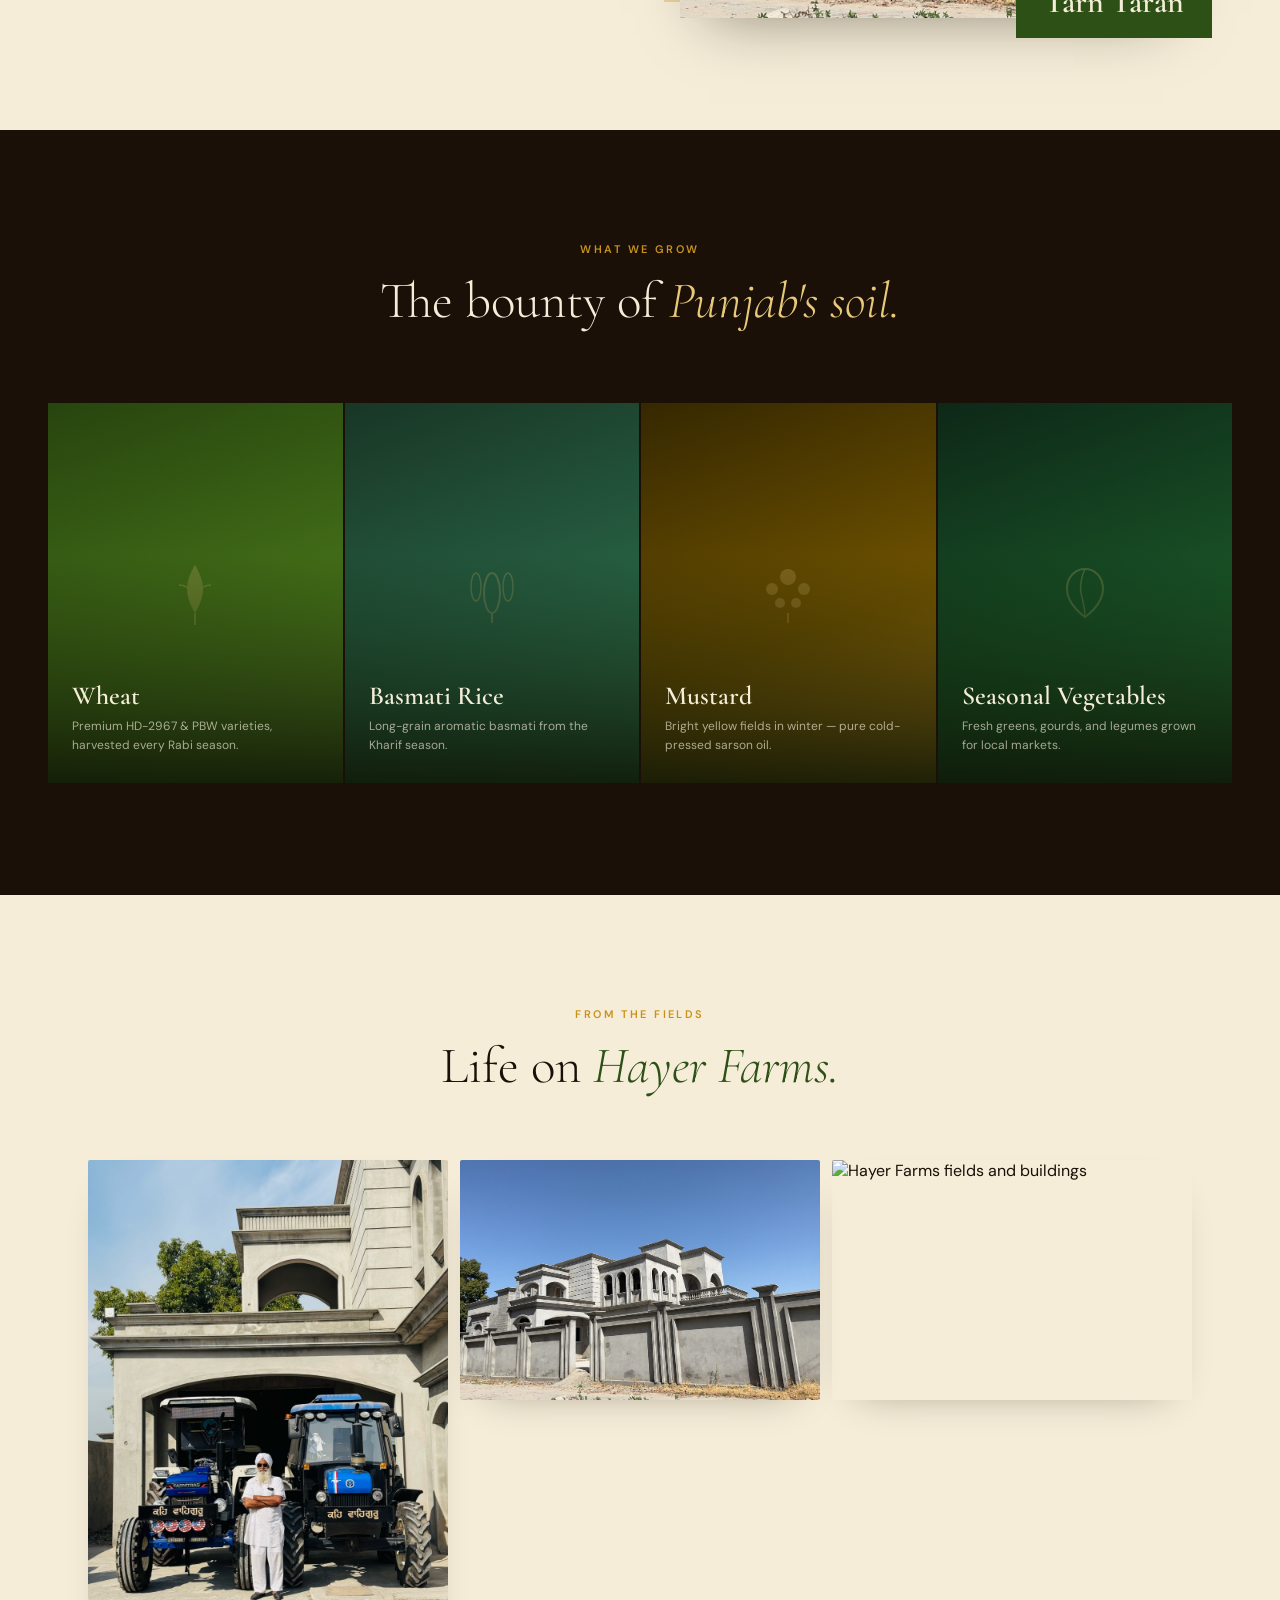
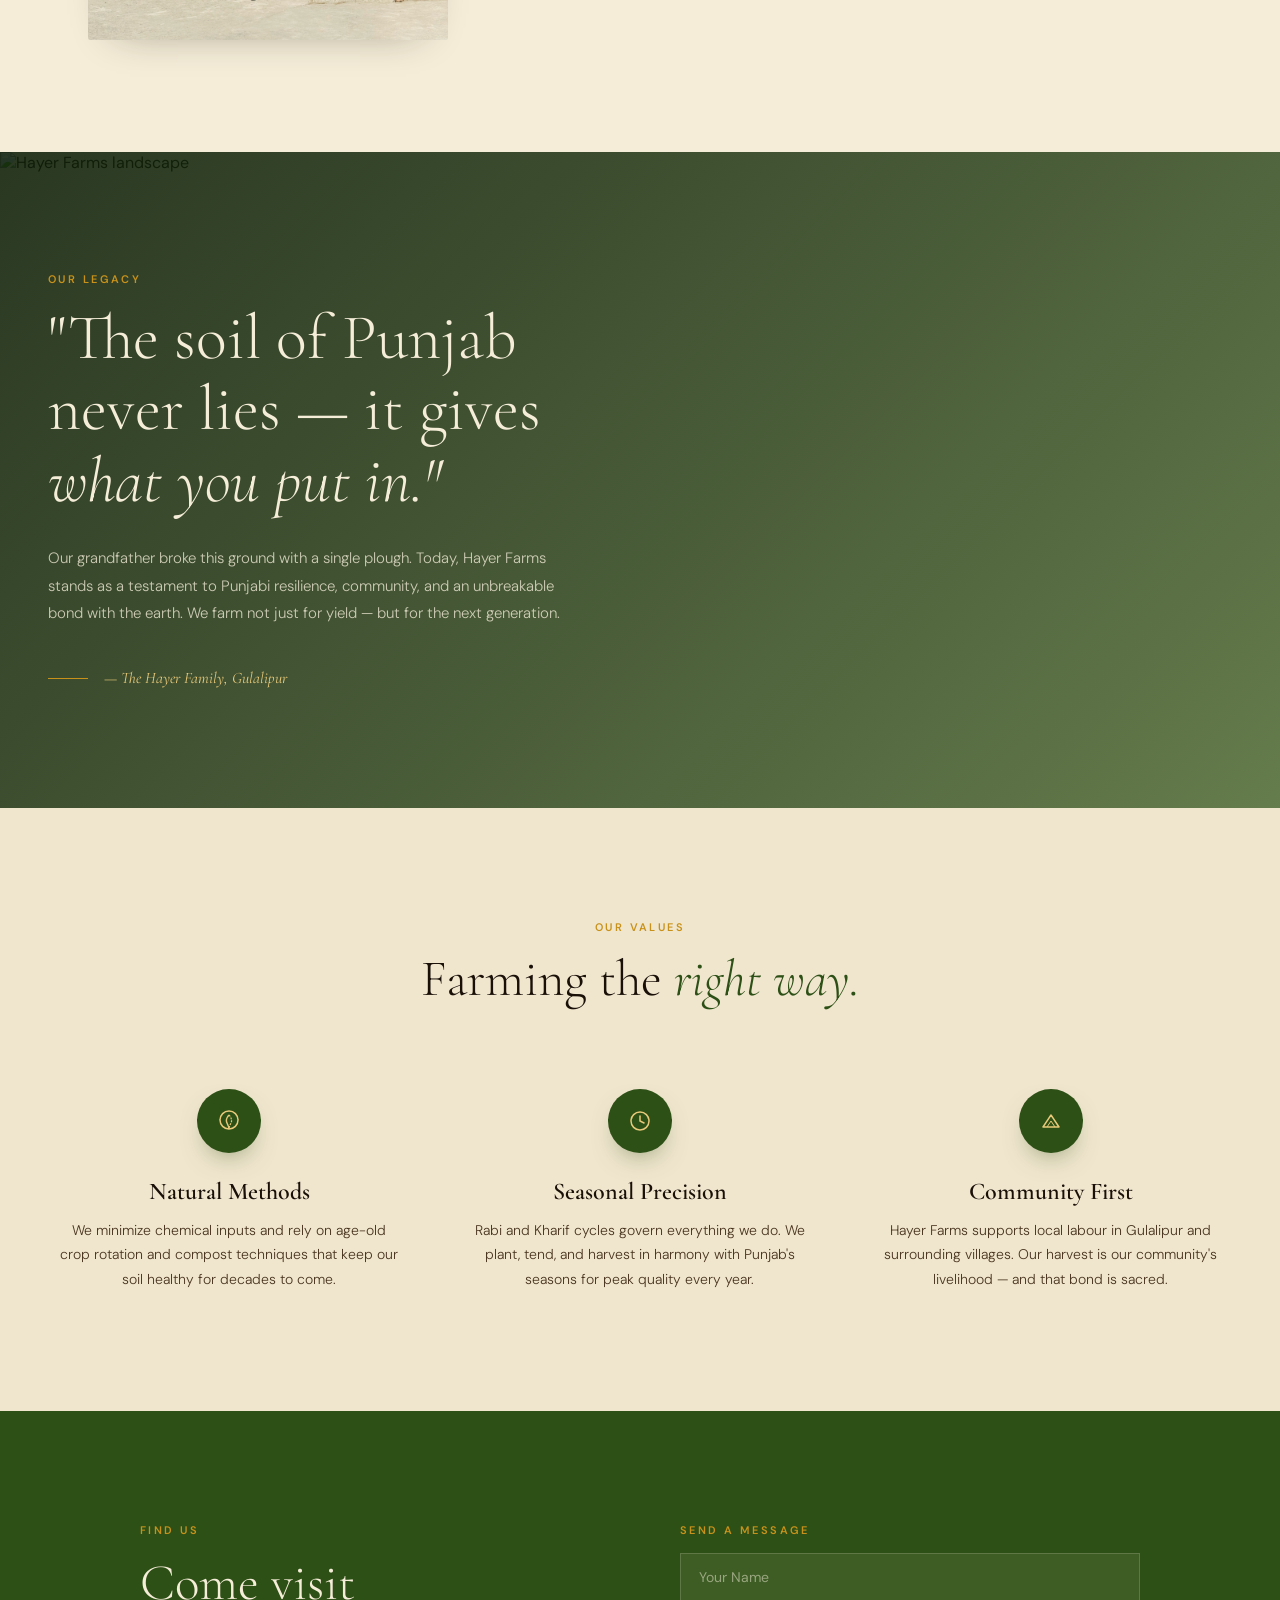
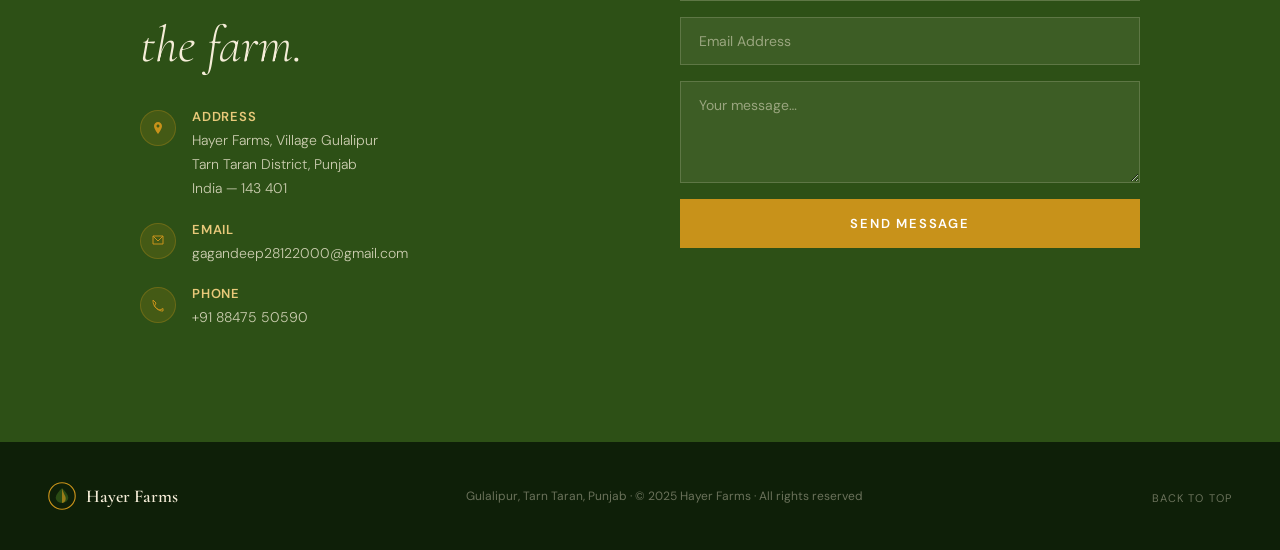
==== commit 8d1f0517: "Center logo in navigation bar and update homepage styling Replace SVG logo with image and adjust nav" ====
--- a/index.html
+++ b/index.html
@@ -16,13 +16,7 @@
 <!-- ═══════════════ NAVBAR ═══════════════ -->
 <nav id="navbar">
   <a href="#hero" class="nav-brand">
-    <svg width="36" height="36" viewBox="0 0 36 36" fill="none" aria-hidden="true">
-      <circle cx="18" cy="18" r="17" stroke="#C8921A" stroke-width="1.5"/>
-      <path d="M18 8 C14 12 10 16 10 20 C10 24 13.5 27 18 27 C22.5 27 26 24 26 20 C26 16 22 12 18 8Z" fill="#2D5016" opacity="0.9"/>
-      <path d="M18 8 C18 8 20 14 22 18 C24 22 22 27 18 27" fill="#C8921A" opacity="0.7"/>
-      <line x1="18" y1="27" x2="18" y2="32" stroke="#2D5016" stroke-width="1.5"/>
-    </svg>
-    <span>Hayer Farms</span>
+    <img src="uploads/hayer-farms-logo.png" alt="Hayer Farms Logo" class="nav-logo" />
   </a>
   <button id="nav-toggle" class="nav-toggle" aria-label="Toggle menu" aria-expanded="false">
     <span></span><span></span><span></span>
--- a/styles.css
+++ b/styles.css
@@ -95,9 +95,17 @@
 /* ═══════════════ NAVBAR ═══════════════ */
 #navbar {
   position: fixed; top: 0; left: 0; right: 0; z-index: 100;
-  padding: 0 var(--gutter); height: 72px;
+  padding: 0 var(--gutter); height: 80px;
   display: flex; align-items: center; justify-content: space-between;
   background: transparent; transition: background 0.4s, box-shadow 0.4s;
+}
+.nav-brand {
+  position: absolute; left: 50%; transform: translateX(-50%);
+  display: flex; align-items: center; text-decoration: none;
+}
+.nav-logo {
+  height: 64px; width: auto; display: block;
+  filter: drop-shadow(0 2px 6px rgba(0,0,0,0.5));
 }
 #navbar.scrolled {
   background: rgba(20, 40, 10, 0.97);
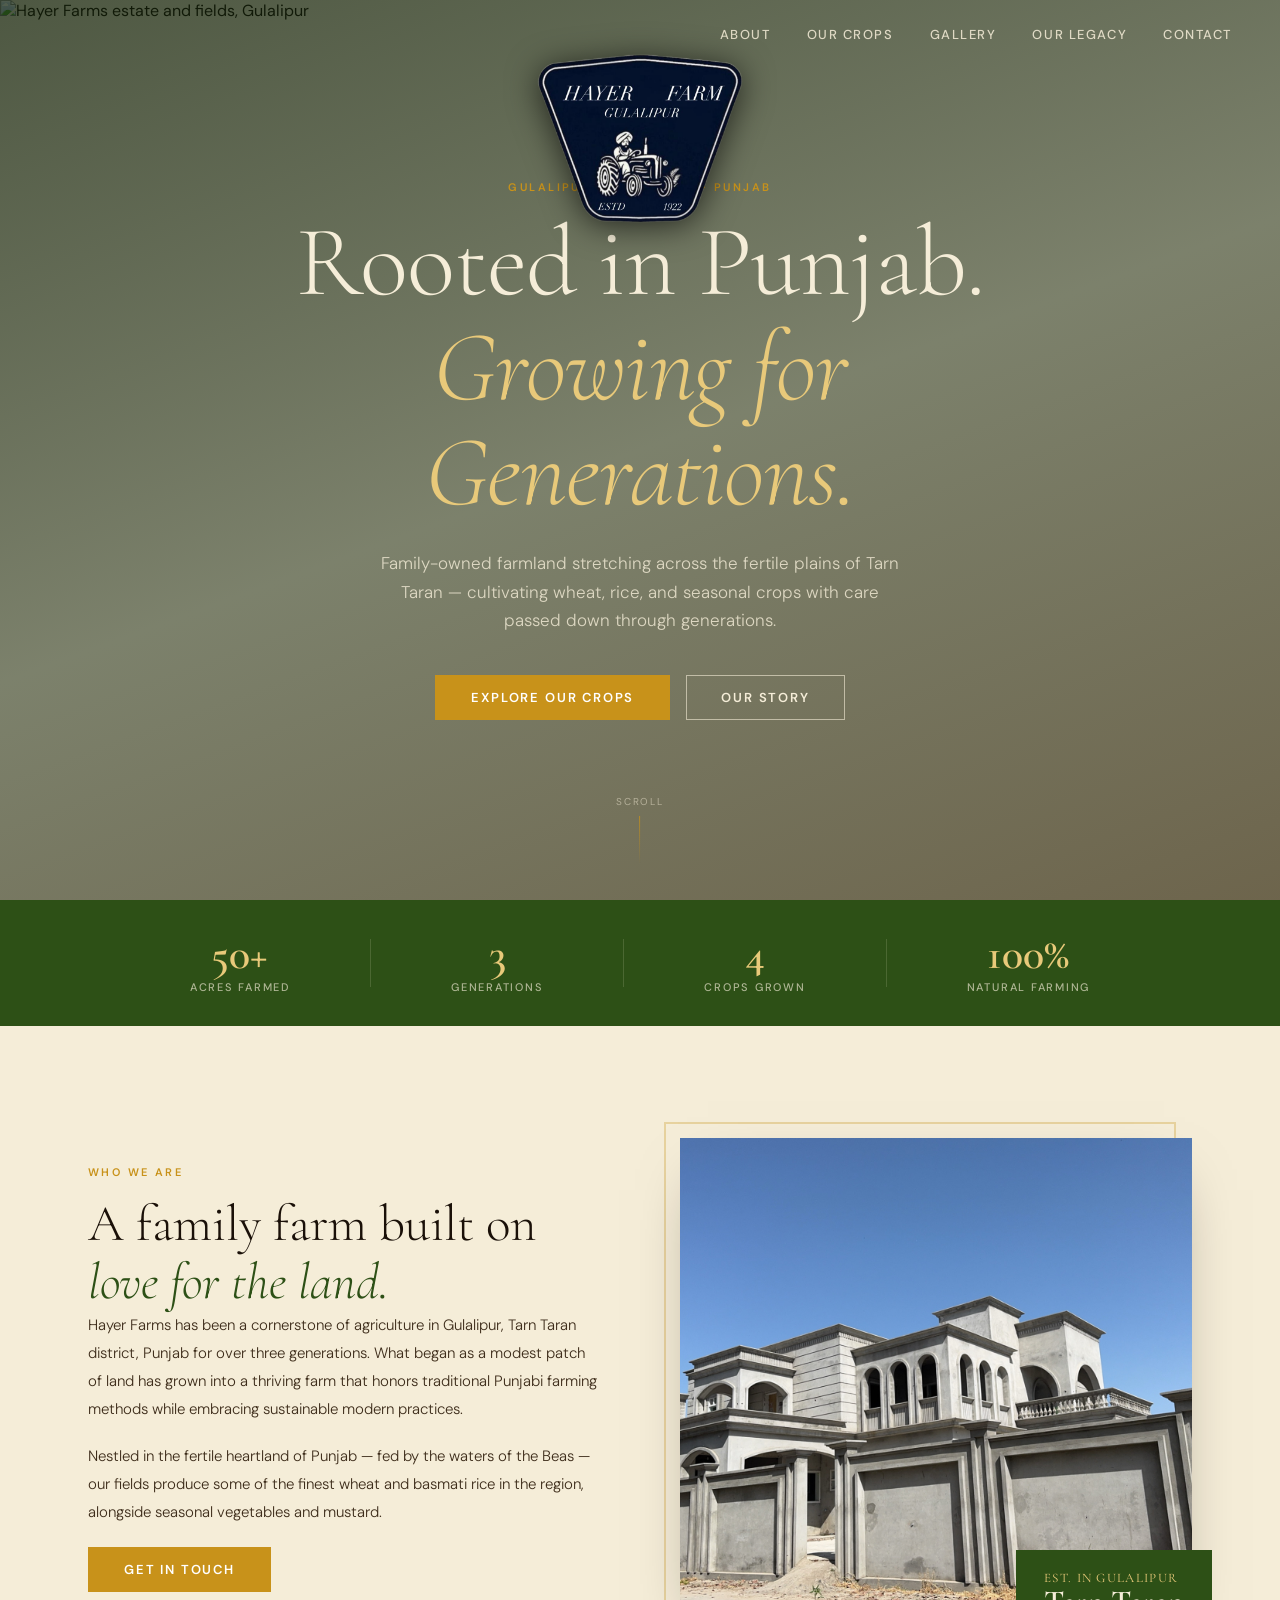
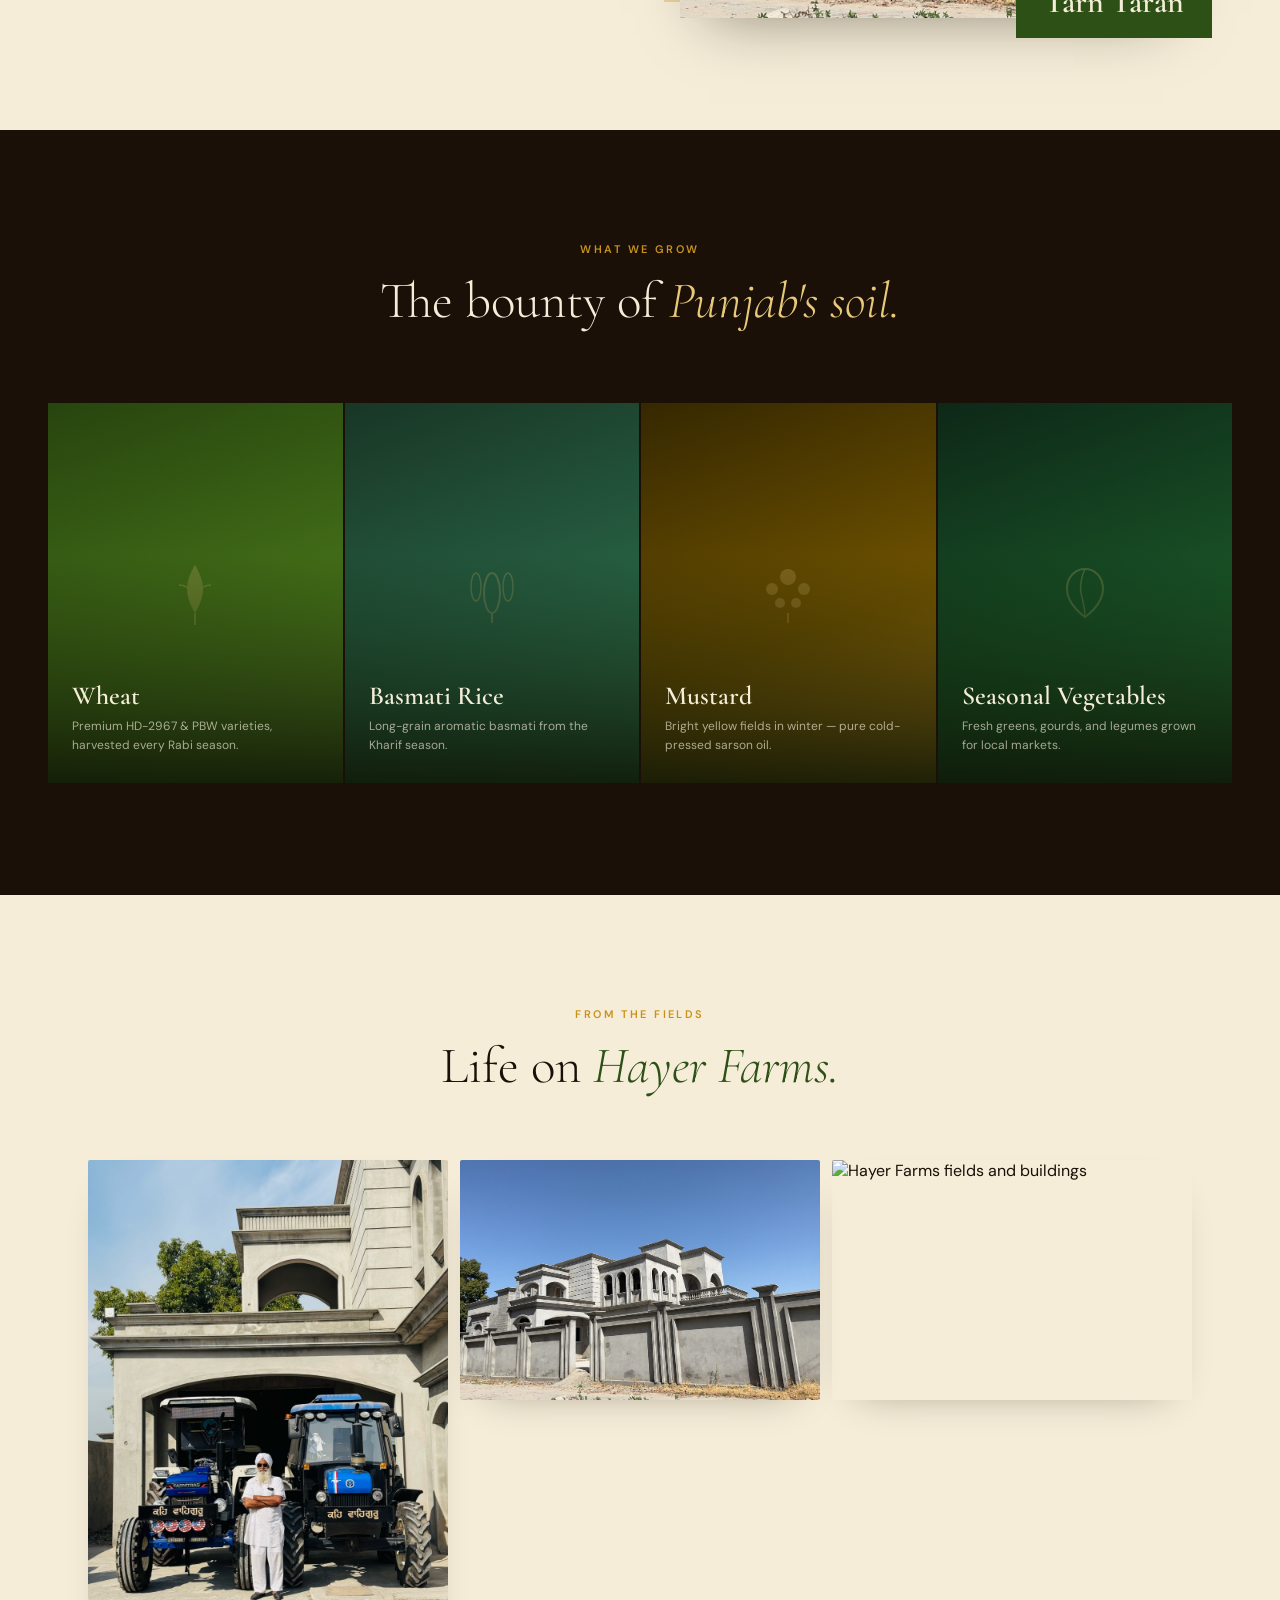
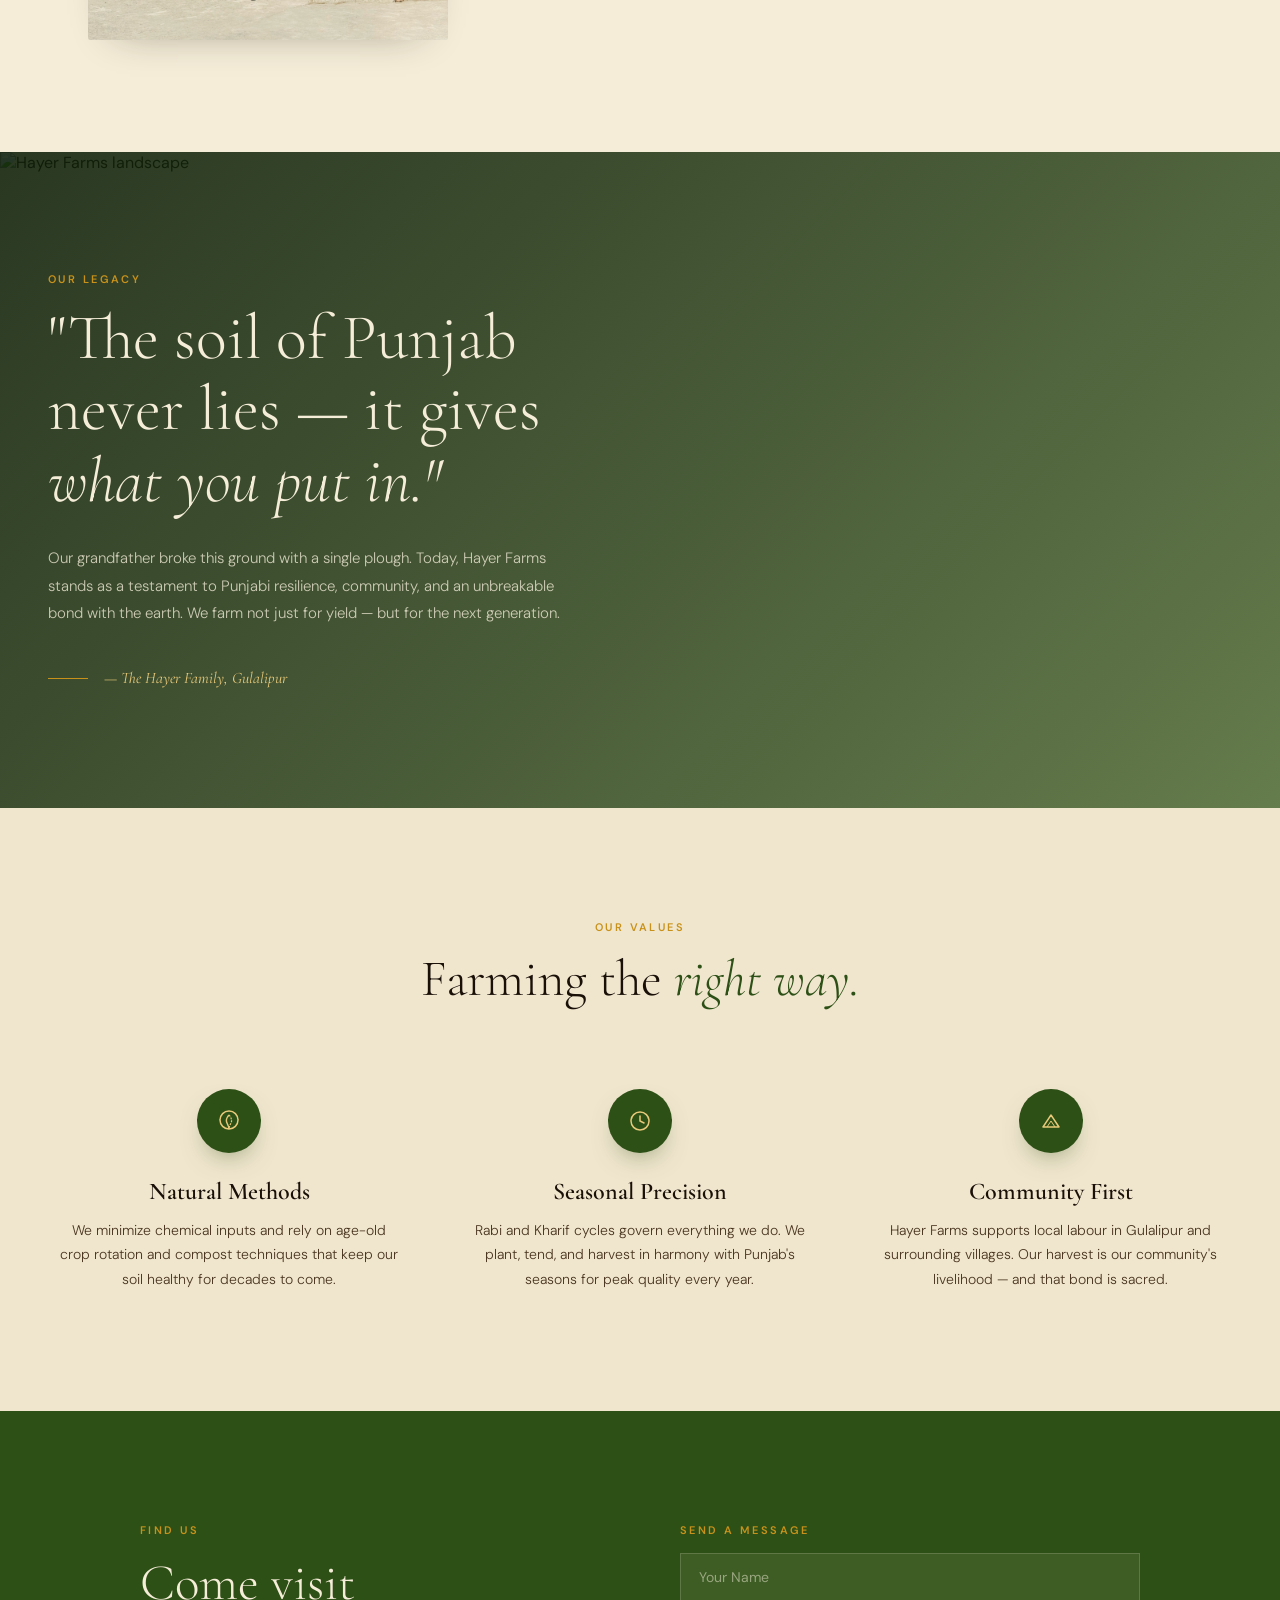
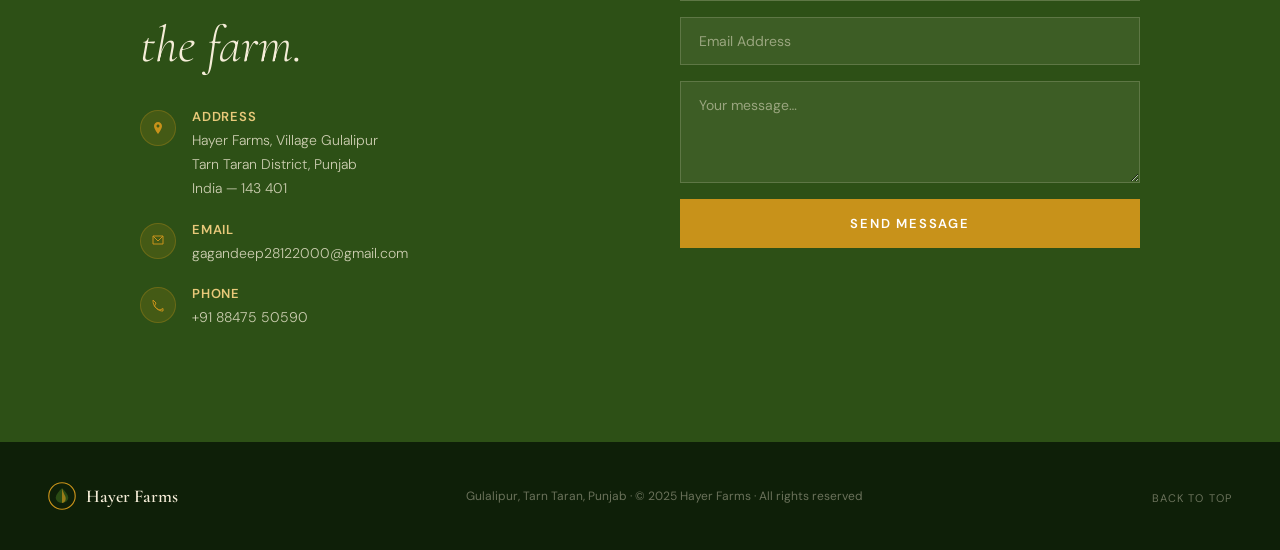
==== commit 865e6077: "Animate logo to transition from center to navbar on scroll Restructures HTML and CSS to make the log" ====
--- a/index.html
+++ b/index.html
@@ -13,11 +13,13 @@
 </head>
 <body>
 
+<!-- ═══════════════ HERO LOGO (fixed, animates into navbar) ═══════════════ -->
+<a href="#hero" id="hero-logo" aria-label="Hayer Farms home">
+  <img src="uploads/hayer-farms-logo.png" alt="Hayer Farms Logo" />
+</a>
+
 <!-- ═══════════════ NAVBAR ═══════════════ -->
 <nav id="navbar">
-  <a href="#hero" class="nav-brand">
-    <img src="uploads/hayer-farms-logo.png" alt="Hayer Farms Logo" class="nav-logo" />
-  </a>
   <button id="nav-toggle" class="nav-toggle" aria-label="Toggle menu" aria-expanded="false">
     <span></span><span></span><span></span>
   </button>
--- a/styles.css
+++ b/styles.css
@@ -92,21 +92,43 @@
 }
 .btn-outline:hover { background: rgba(245, 237, 216, 0.1); border-color: #F5EDD8; }
 
+/* ═══════════════ HERO LOGO ═══════════════ */
+#hero-logo {
+  position: fixed;
+  z-index: 101;
+  text-decoration: none;
+  /* Start: large, centered, sitting in the empty space above the hero text */
+  top: clamp(50px, 6vh, 80px);
+  left: 50%;
+  transform: translateX(-50%);
+  width: clamp(140px, 16vw, 210px);
+  transition:
+    top 0.55s cubic-bezier(0.4, 0, 0.2, 1),
+    left 0.55s cubic-bezier(0.4, 0, 0.2, 1),
+    transform 0.55s cubic-bezier(0.4, 0, 0.2, 1),
+    width 0.55s cubic-bezier(0.4, 0, 0.2, 1);
+}
+#hero-logo img {
+  width: 100%; height: auto; display: block;
+  filter: drop-shadow(0 4px 16px rgba(0,0,0,0.65));
+}
+#hero-logo.scrolled {
+  /* End: small, top-left, inline with navbar */
+  top: 8px;
+  left: var(--gutter);
+  transform: translateX(0);
+  width: clamp(60px, 7vw, 90px);
+}
+
 /* ═══════════════ NAVBAR ═══════════════ */
 #navbar {
   position: fixed; top: 0; left: 0; right: 0; z-index: 100;
-  padding: 0 var(--gutter); height: 80px;
-  display: flex; align-items: center; justify-content: space-between;
+  padding: 0 var(--gutter);
+  height: 68px;
+  display: flex; align-items: center; justify-content: flex-end;
   background: transparent; transition: background 0.4s, box-shadow 0.4s;
 }
-.nav-brand {
-  position: absolute; left: 50%; transform: translateX(-50%);
-  display: flex; align-items: center; text-decoration: none;
-}
-.nav-logo {
-  height: 64px; width: auto; display: block;
-  filter: drop-shadow(0 2px 6px rgba(0,0,0,0.5));
-}
+.nav-toggle { margin-left: auto; }
 #navbar.scrolled {
   background: rgba(20, 40, 10, 0.97);
   box-shadow: 0 1px 32px rgba(0, 0, 0, 0.25);
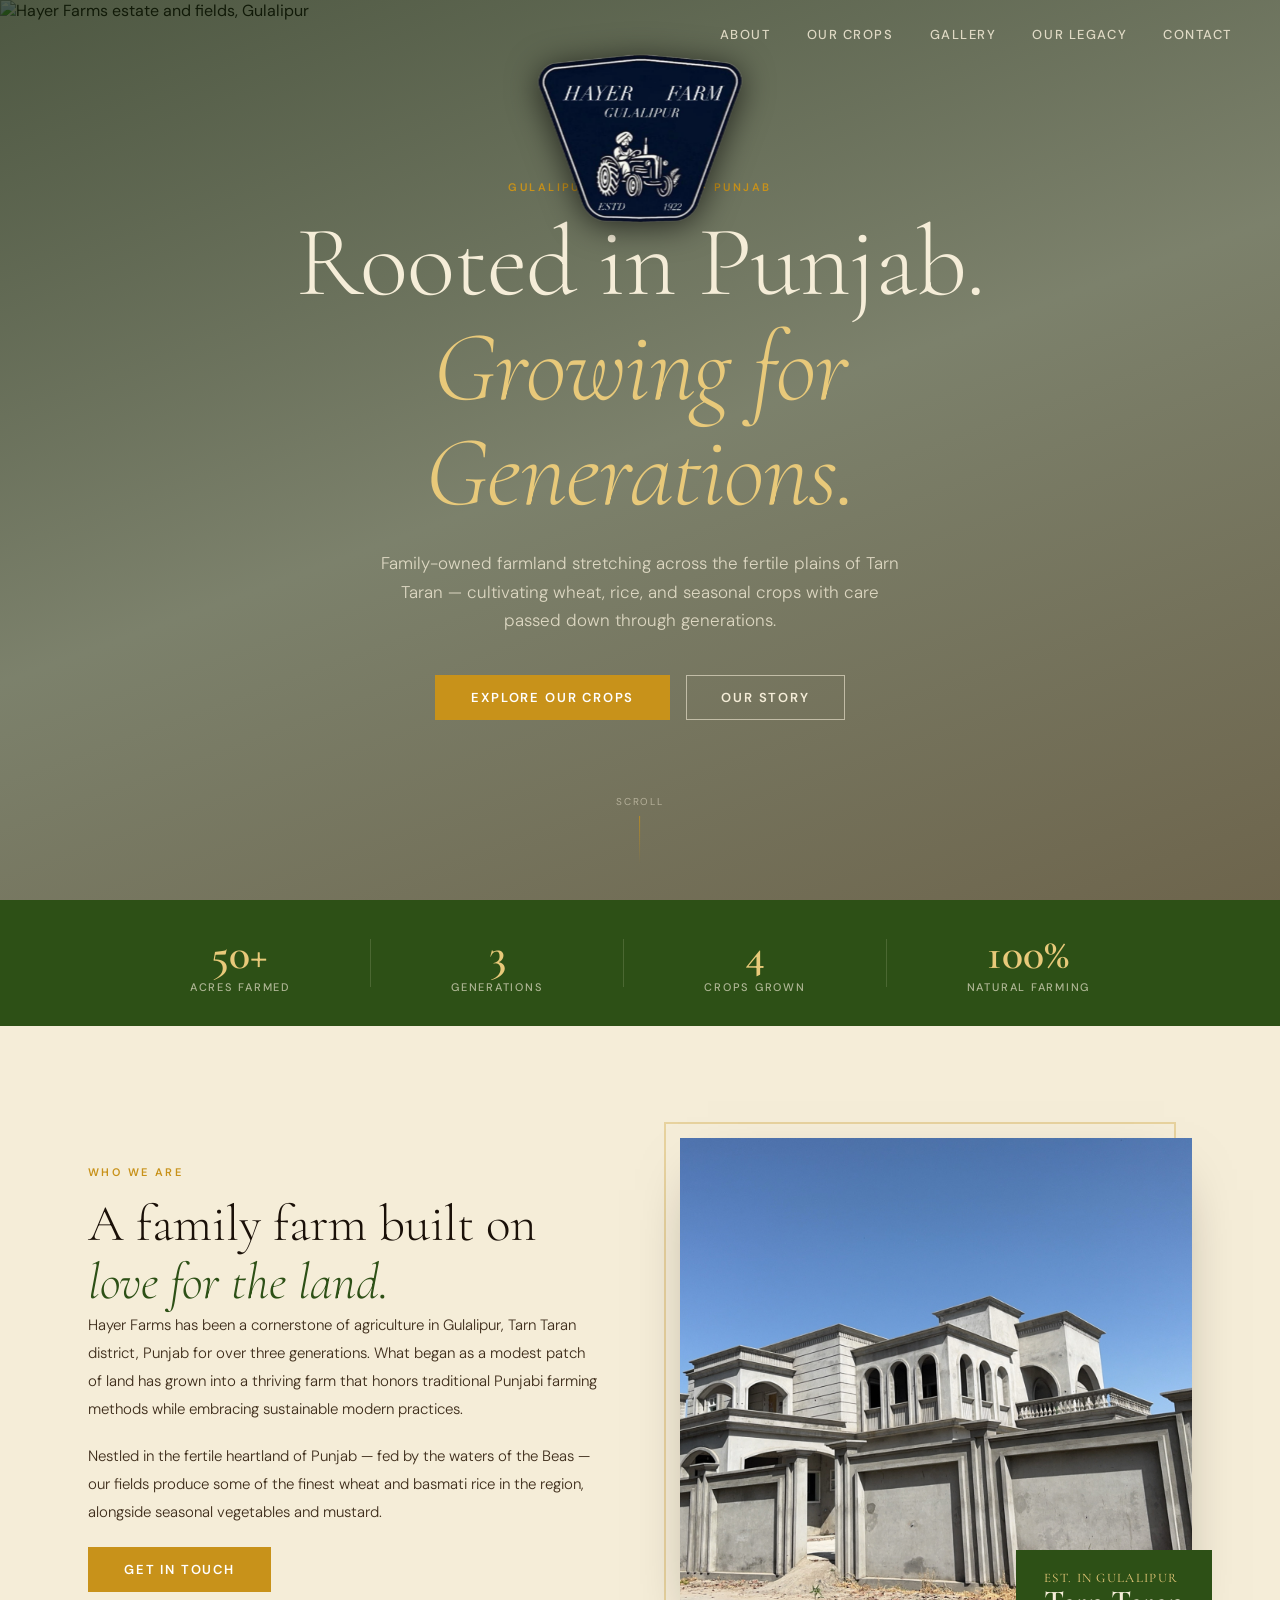
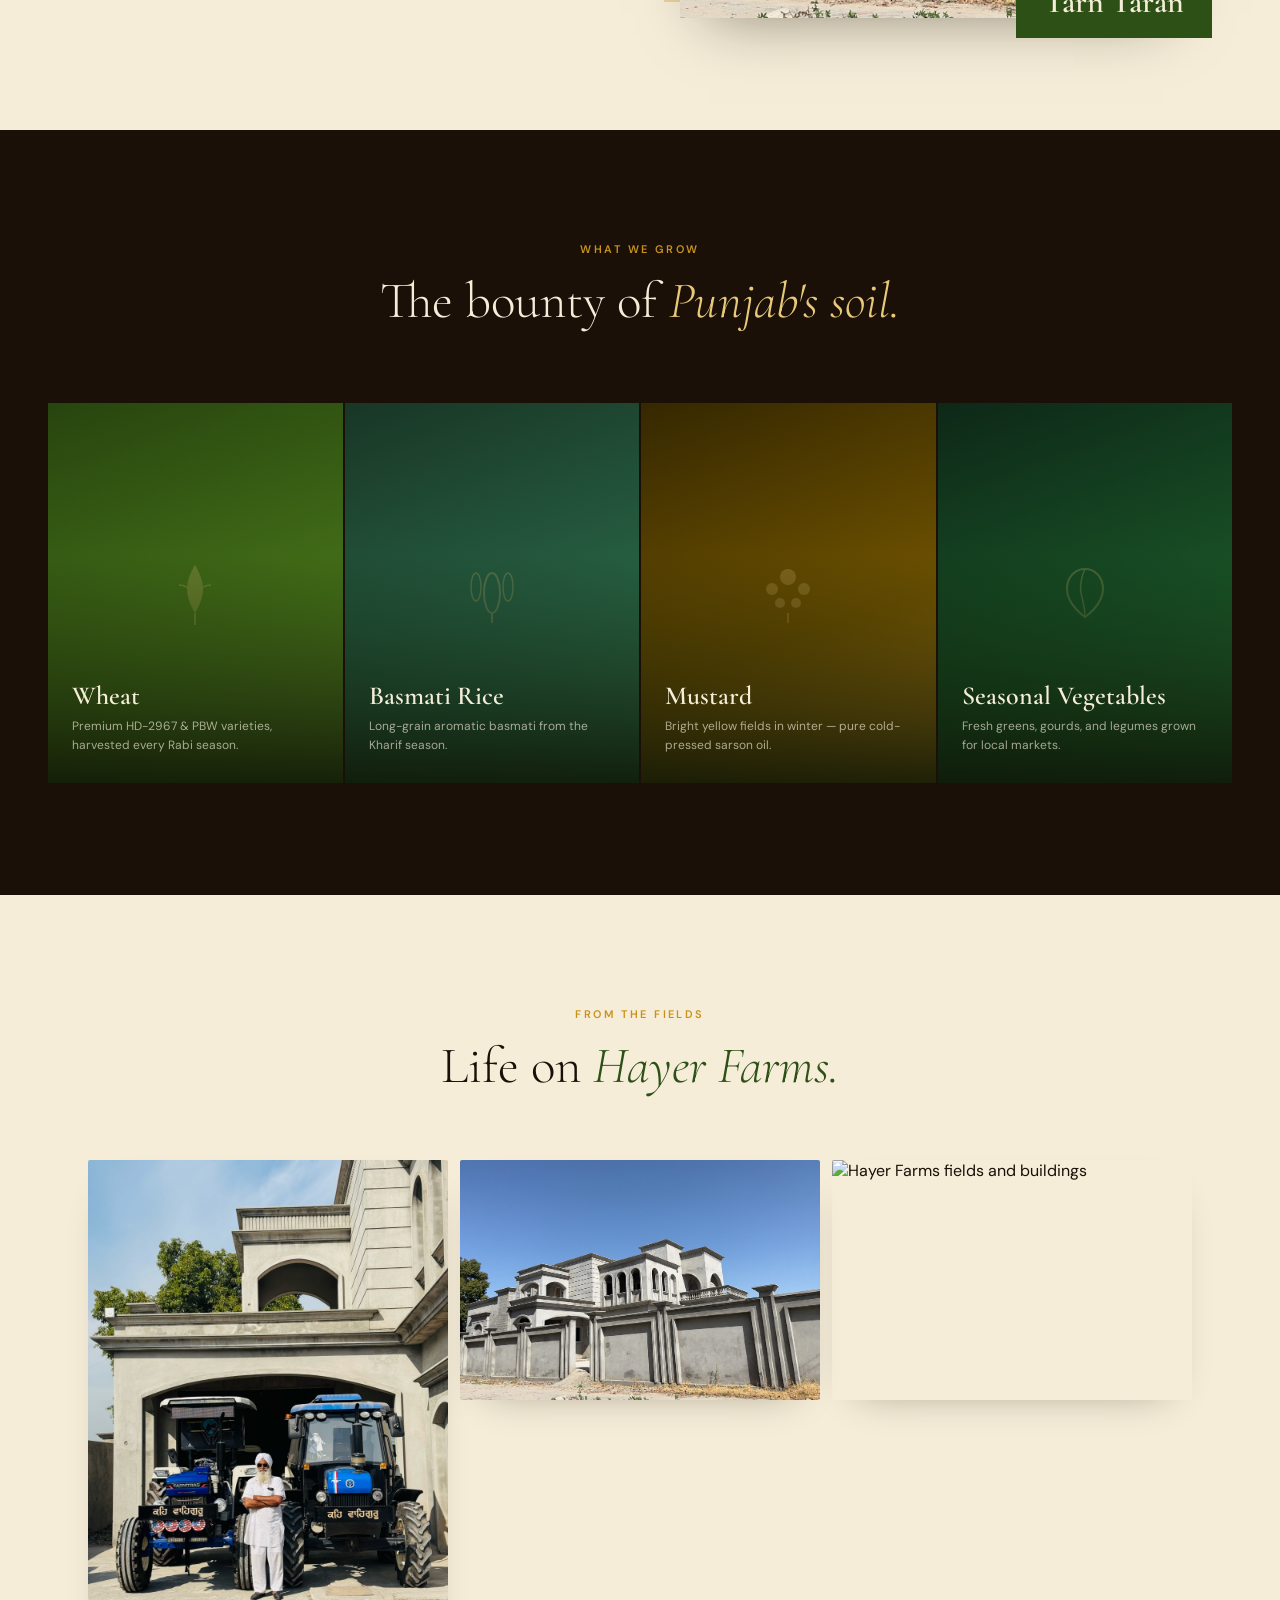
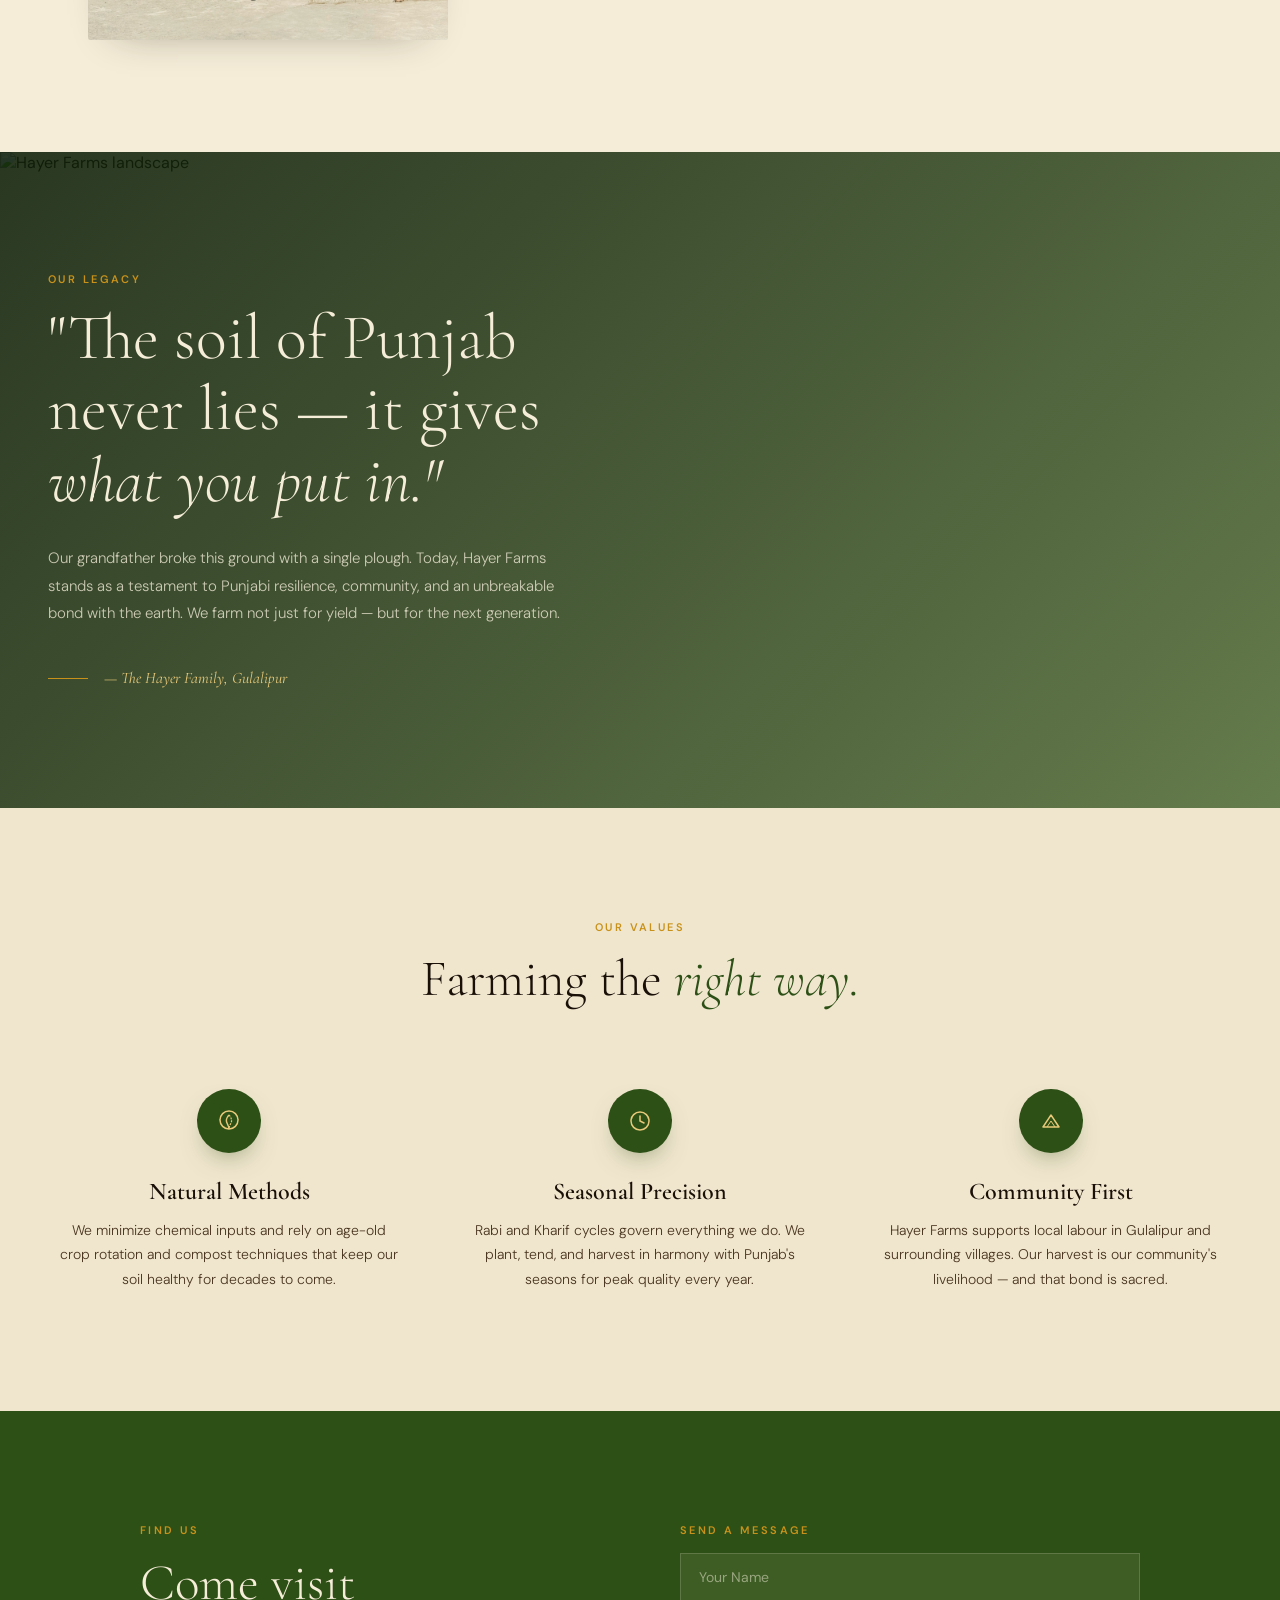
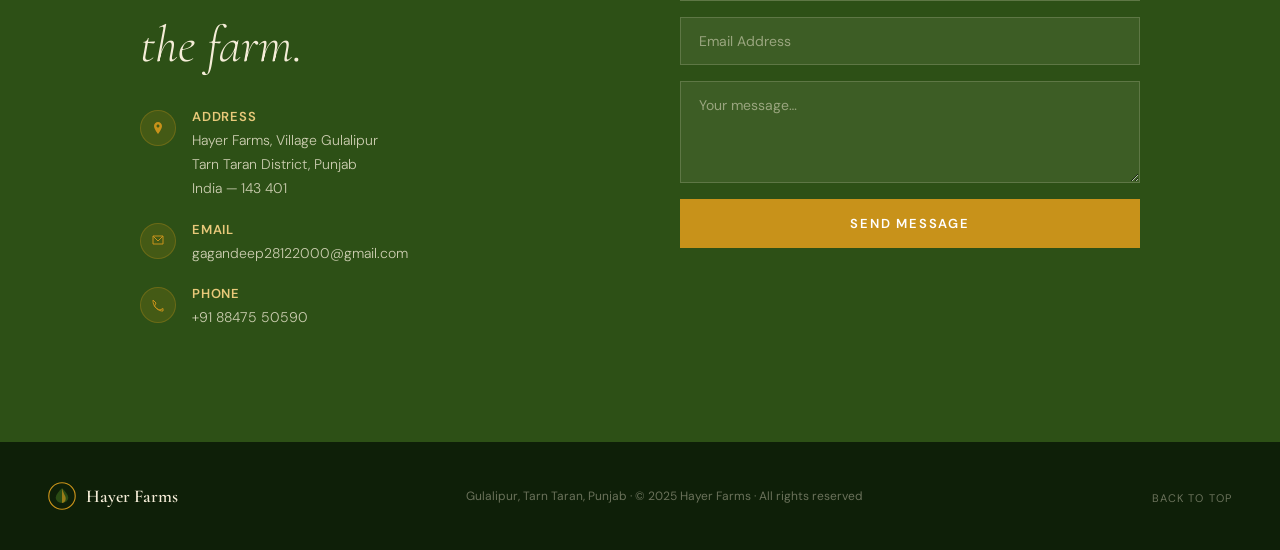
==== commit 2282b308: "Improve scrolling animation and cache handling for smoother user experience Update index.html and st" ====
--- a/index.html
+++ b/index.html
@@ -9,7 +9,7 @@
 <link rel="preconnect" href="https://fonts.googleapis.com" />
 <link rel="preconnect" href="https://fonts.gstatic.com" crossorigin="anonymous" />
 <link href="https://fonts.googleapis.com/css2?family=Cormorant+Garamond:ital,wght@0,300;0,400;0,600;0,700;1,300;1,400&family=DM+Sans:wght@300;400;500;600&display=swap" rel="stylesheet" />
-<link rel="stylesheet" href="styles.css" />
+<link rel="stylesheet" href="styles.css?v=3" />
 </head>
 <body>
 
@@ -233,6 +233,6 @@
   <div class="footer-links"><a href="#hero">Back to Top</a></div>
 </footer>
 
-<script src="script.js"></script>
+<script src="script.js?v=3"></script>
 </body>
 </html>
--- a/styles.css
+++ b/styles.css
@@ -97,27 +97,28 @@
   position: fixed;
   z-index: 101;
   text-decoration: none;
-  /* Start: large, centered, sitting in the empty space above the hero text */
+  will-change: top, width, translate;
+  /* Start: large, centered */
   top: clamp(50px, 6vh, 80px);
   left: 50%;
-  transform: translateX(-50%);
+  translate: -50% 0;
   width: clamp(140px, 16vw, 210px);
   transition:
-    top 0.55s cubic-bezier(0.4, 0, 0.2, 1),
-    left 0.55s cubic-bezier(0.4, 0, 0.2, 1),
-    transform 0.55s cubic-bezier(0.4, 0, 0.2, 1),
-    width 0.55s cubic-bezier(0.4, 0, 0.2, 1);
+    top 0.5s cubic-bezier(0.4, 0, 0.2, 1),
+    width 0.5s cubic-bezier(0.4, 0, 0.2, 1),
+    left 0.5s cubic-bezier(0.4, 0, 0.2, 1),
+    translate 0.5s cubic-bezier(0.4, 0, 0.2, 1);
 }
 #hero-logo img {
   width: 100%; height: auto; display: block;
   filter: drop-shadow(0 4px 16px rgba(0,0,0,0.65));
 }
 #hero-logo.scrolled {
-  /* End: small, top-left, inline with navbar */
+  /* End: small, top-left corner in navbar */
   top: 8px;
-  left: var(--gutter);
-  transform: translateX(0);
-  width: clamp(60px, 7vw, 90px);
+  left: 20px;
+  translate: 0 0;
+  width: clamp(55px, 7vw, 85px);
 }
 
 /* ═══════════════ NAVBAR ═══════════════ */
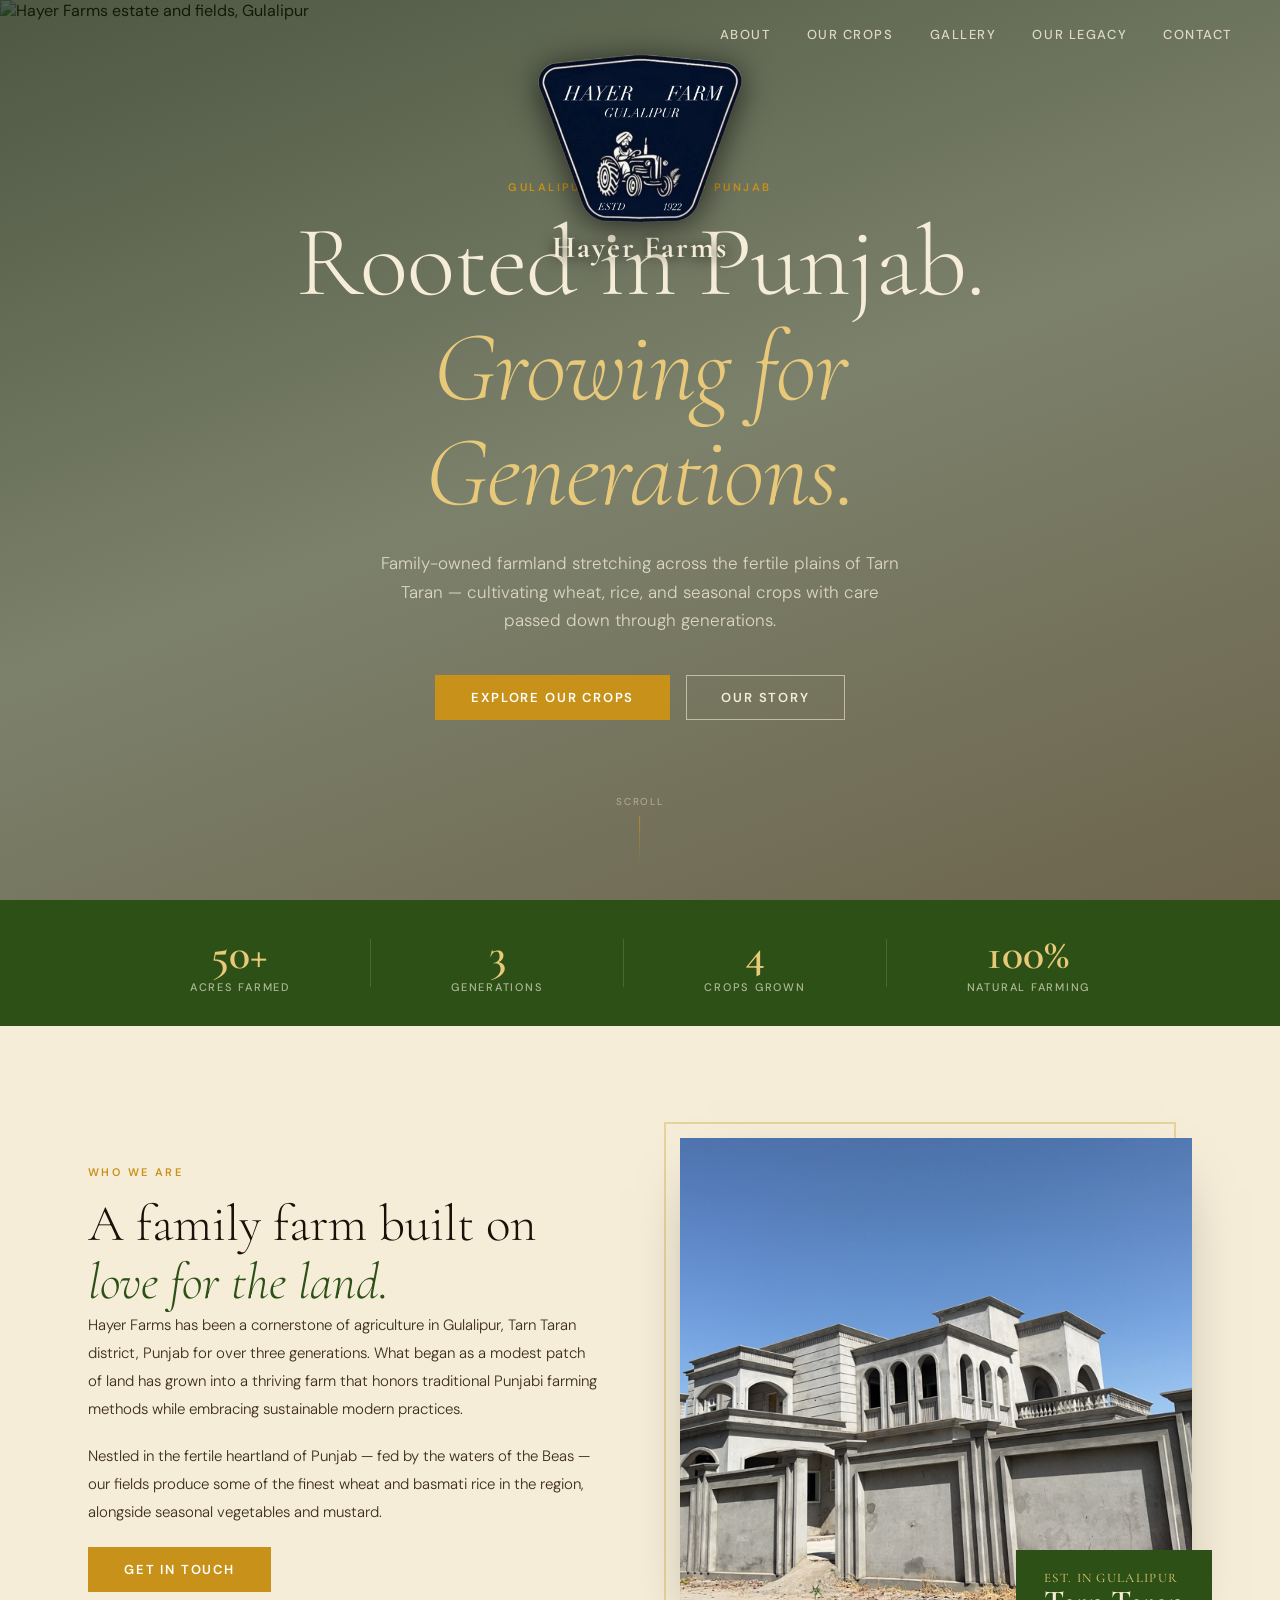
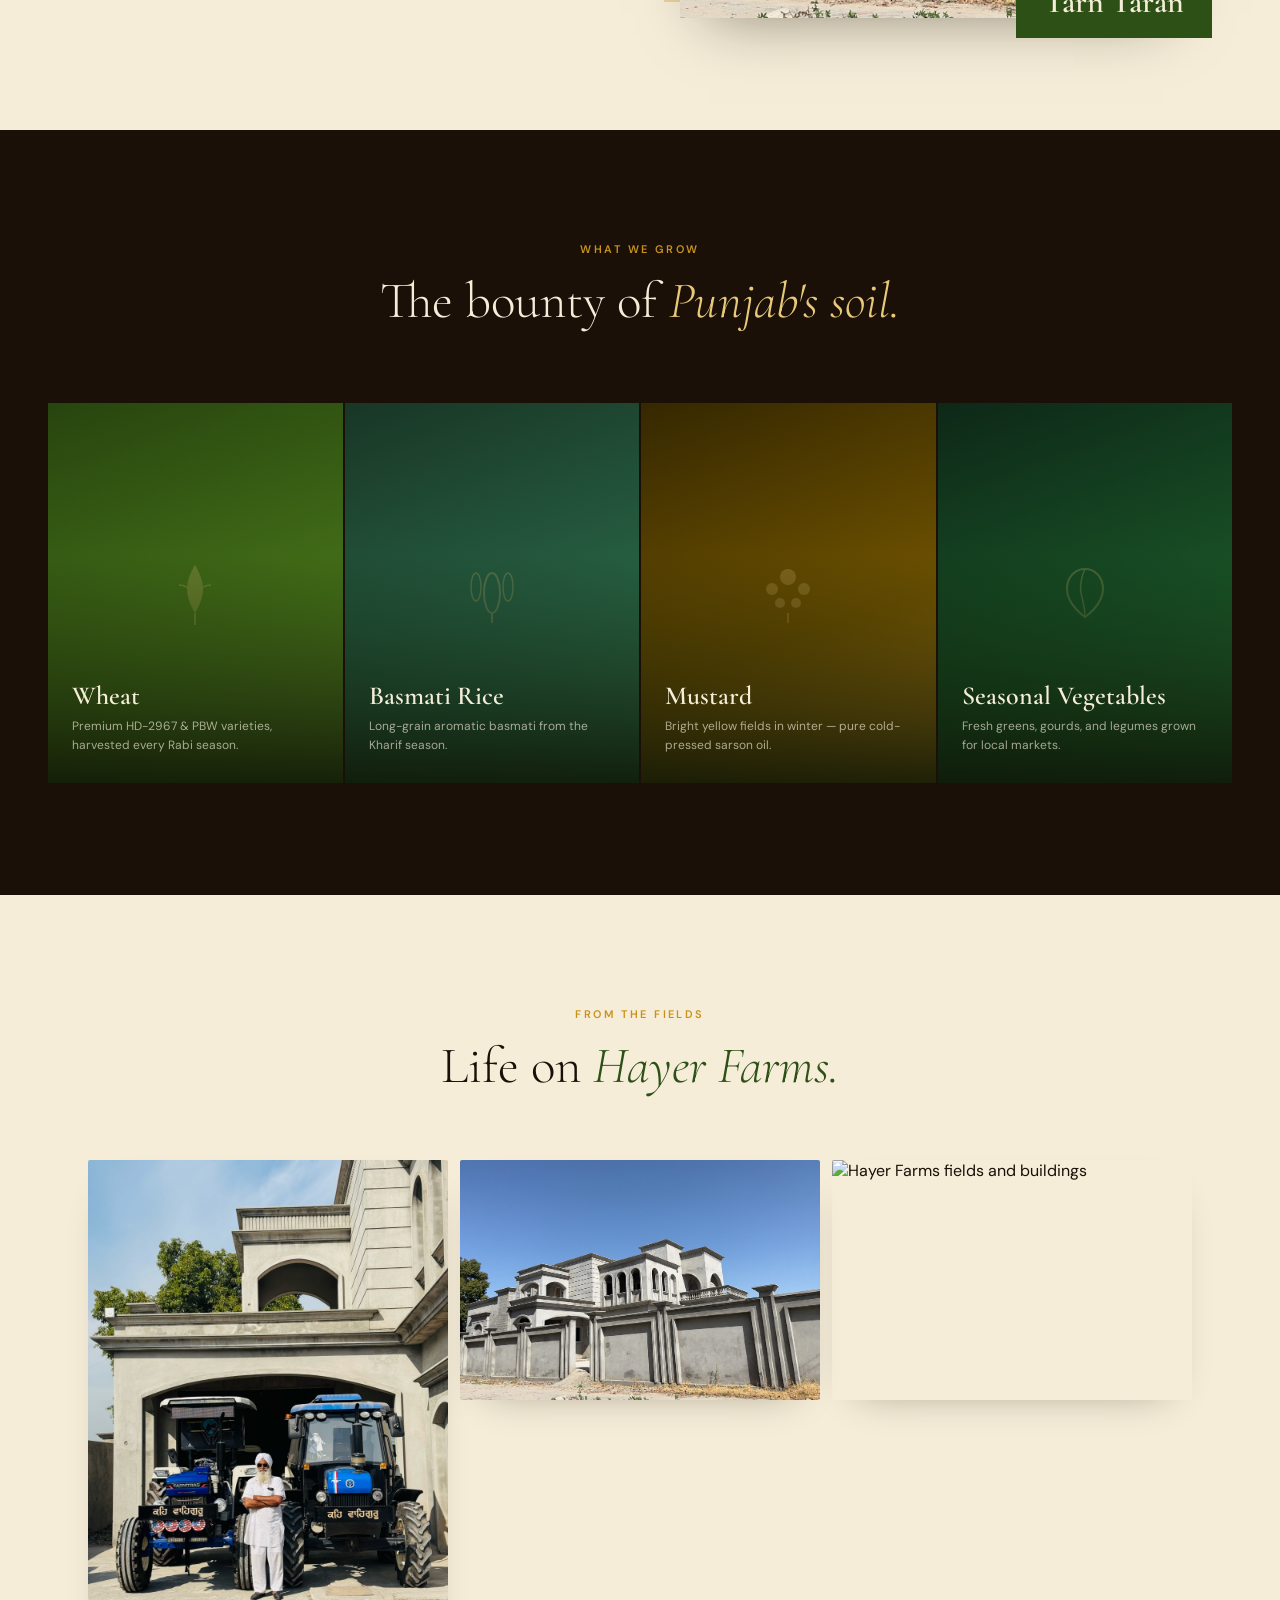
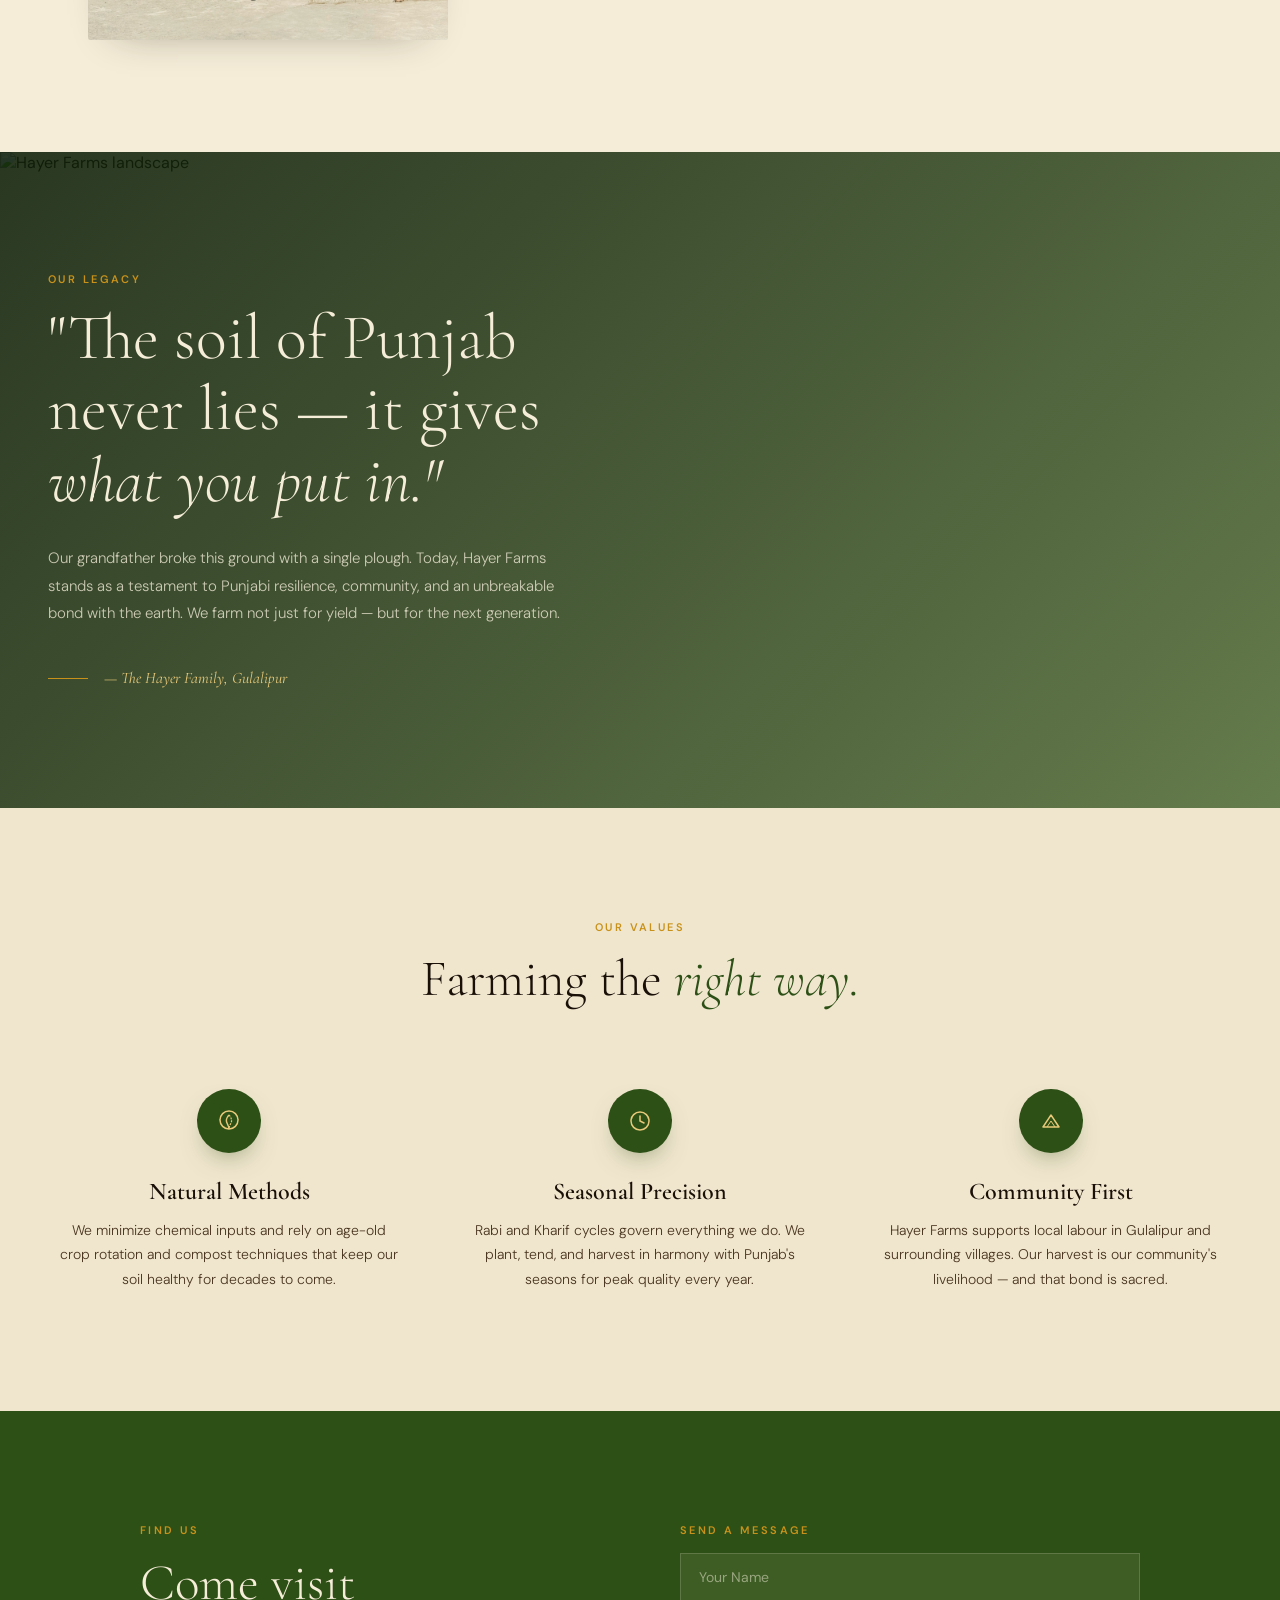
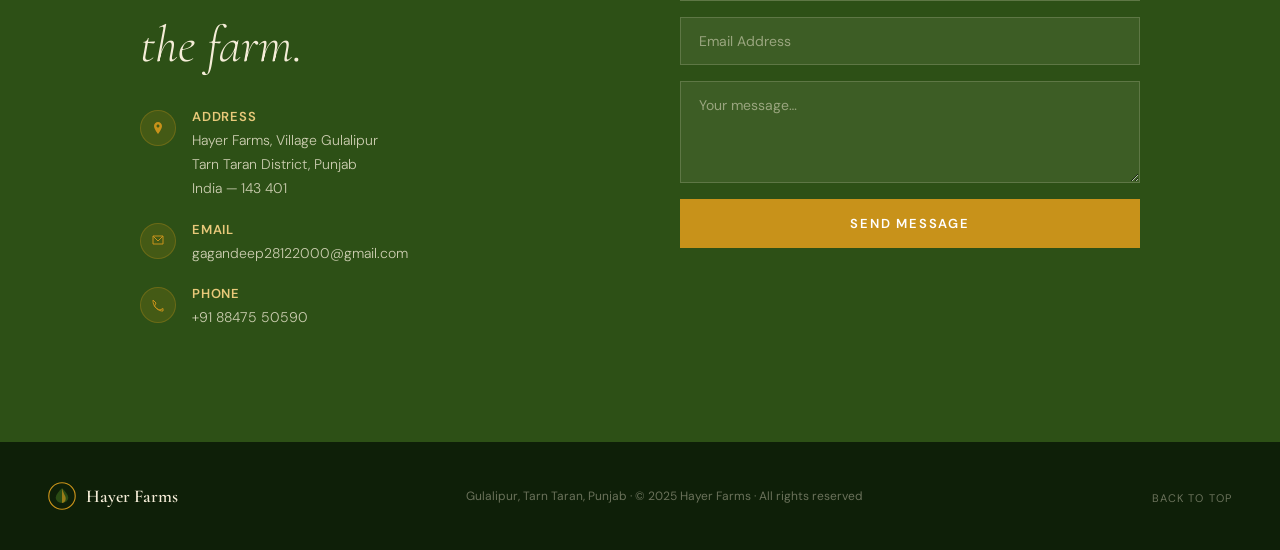
==== commit 738225d7: "Add company name text below the logo Add "Hayer Farms" text below the logo in index.html and style i" ====
--- a/index.html
+++ b/index.html
@@ -16,6 +16,7 @@
 <!-- ═══════════════ HERO LOGO (fixed, animates into navbar) ═══════════════ -->
 <a href="#hero" id="hero-logo" aria-label="Hayer Farms home">
   <img src="uploads/hayer-farms-logo.png" alt="Hayer Farms Logo" />
+  <span class="hero-logo-name">Hayer Farms</span>
 </a>
 
 <!-- ═══════════════ NAVBAR ═══════════════ -->
--- a/styles.css
+++ b/styles.css
@@ -113,12 +113,30 @@
   width: 100%; height: auto; display: block;
   filter: drop-shadow(0 4px 16px rgba(0,0,0,0.65));
 }
+.hero-logo-name {
+  display: block;
+  text-align: center;
+  font-family: 'Cormorant Garamond', serif;
+  font-size: clamp(20px, 2.4vw, 32px);
+  font-weight: 700;
+  color: #F5EDD8;
+  letter-spacing: 0.06em;
+  white-space: nowrap;
+  margin-top: 6px;
+  text-shadow: 0 2px 14px rgba(0,0,0,0.8);
+  opacity: 1;
+  transition: opacity 0.25s ease;
+}
 #hero-logo.scrolled {
   /* End: small, top-left corner in navbar */
   top: 8px;
   left: 20px;
   translate: 0 0;
   width: clamp(55px, 7vw, 85px);
+}
+#hero-logo.scrolled .hero-logo-name {
+  opacity: 0;
+  pointer-events: none;
 }
 
 /* ═══════════════ NAVBAR ═══════════════ */
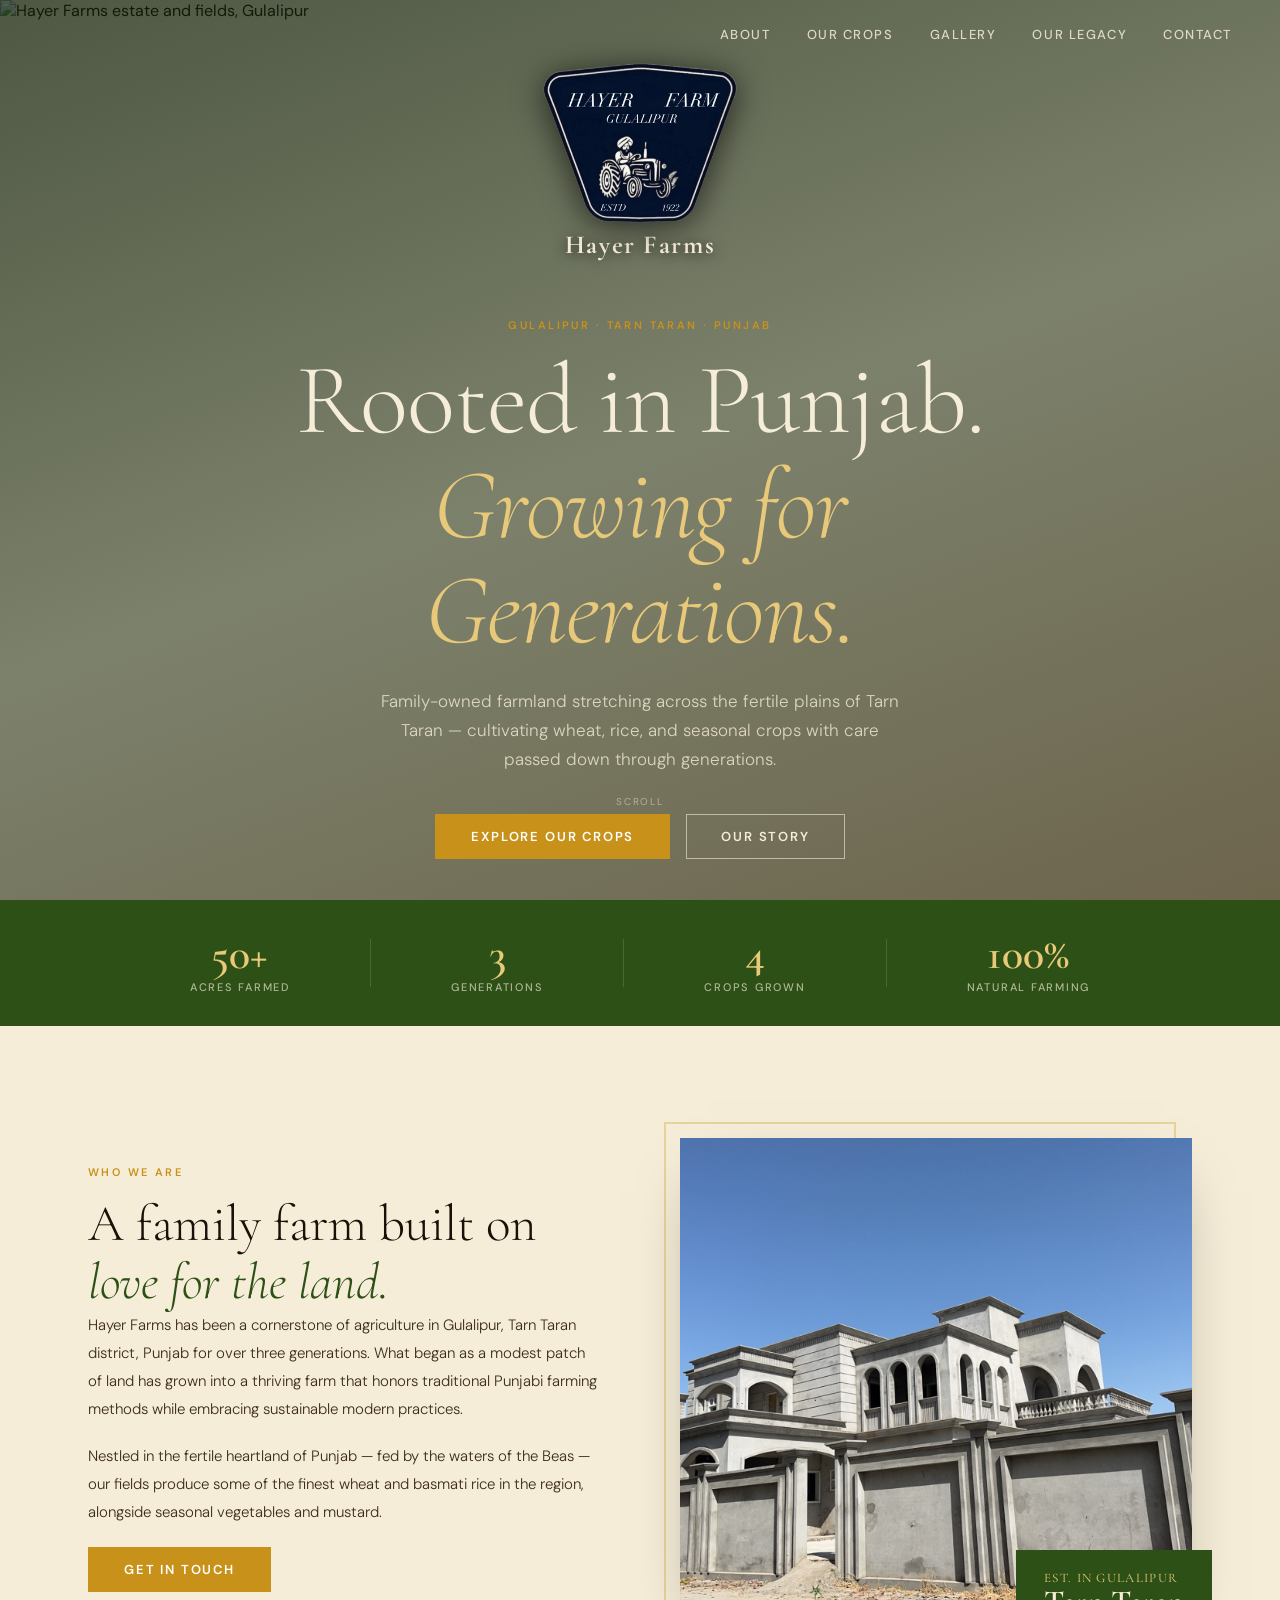
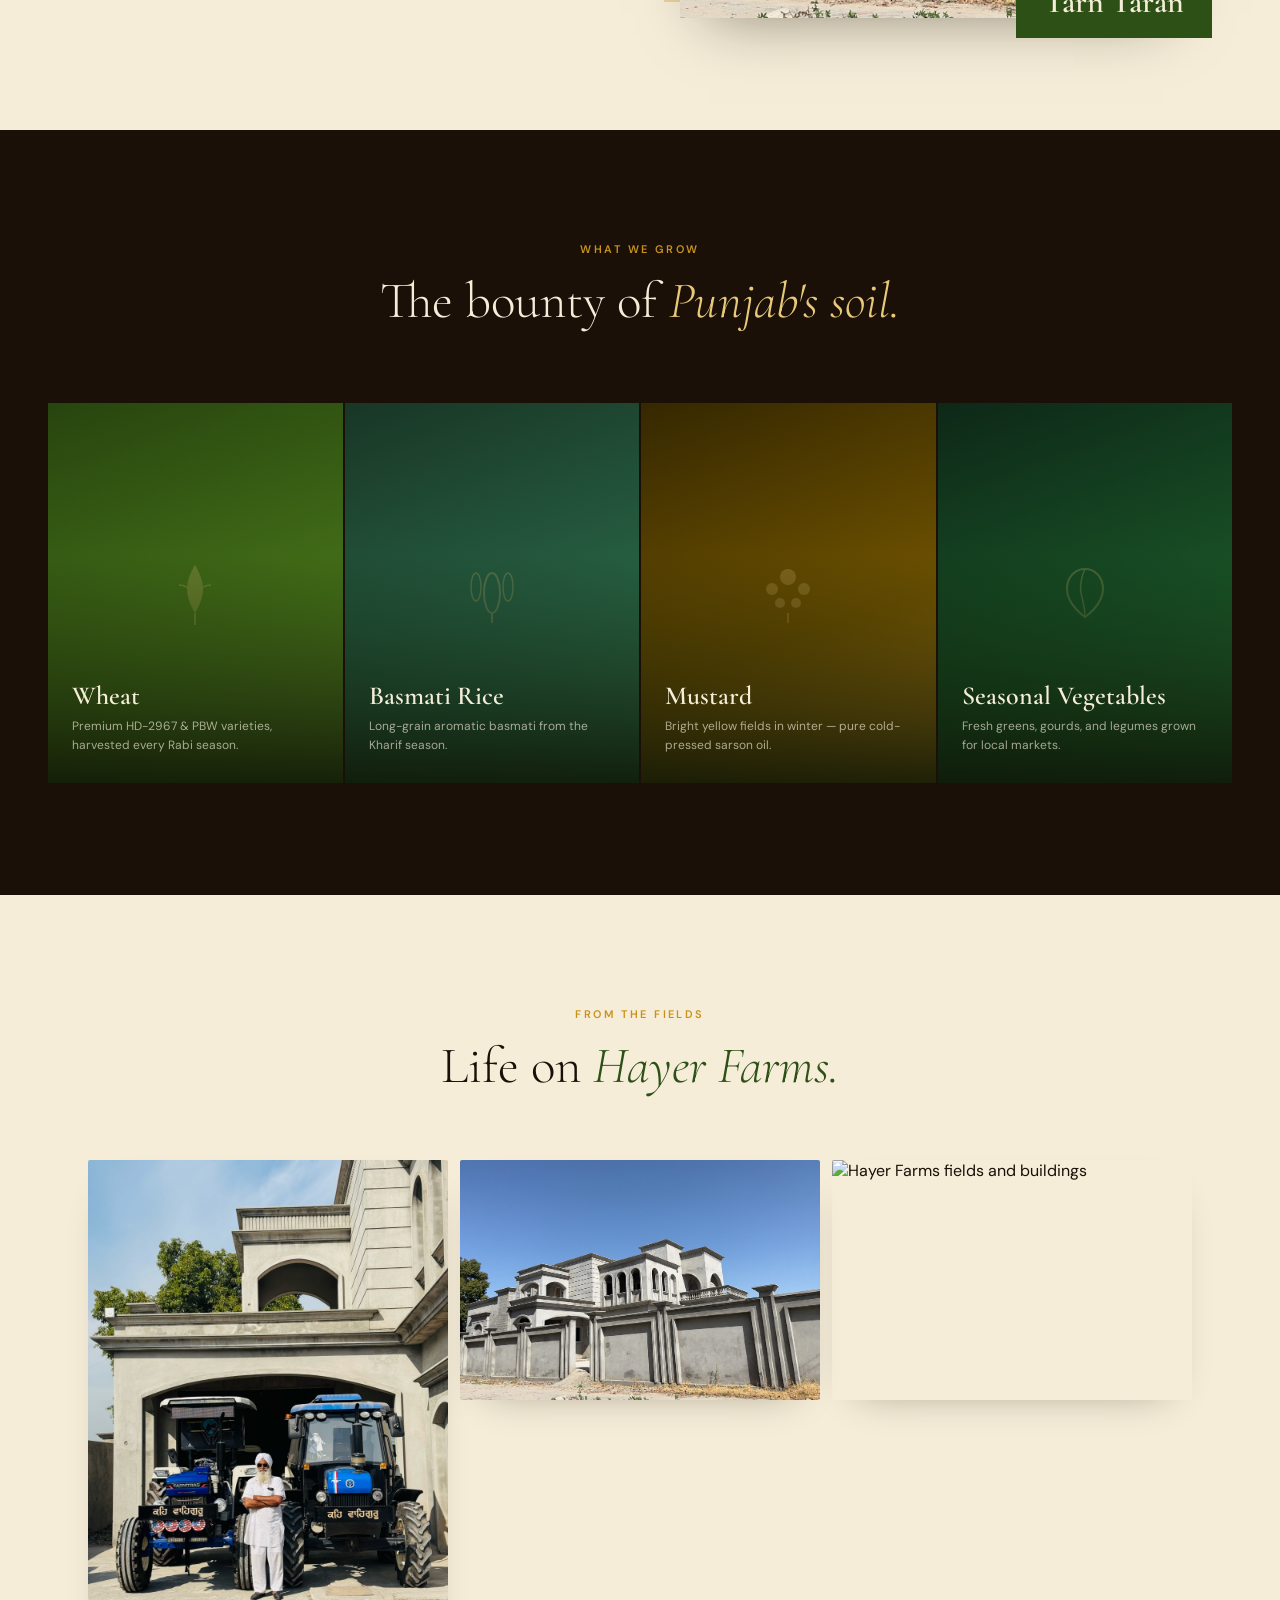
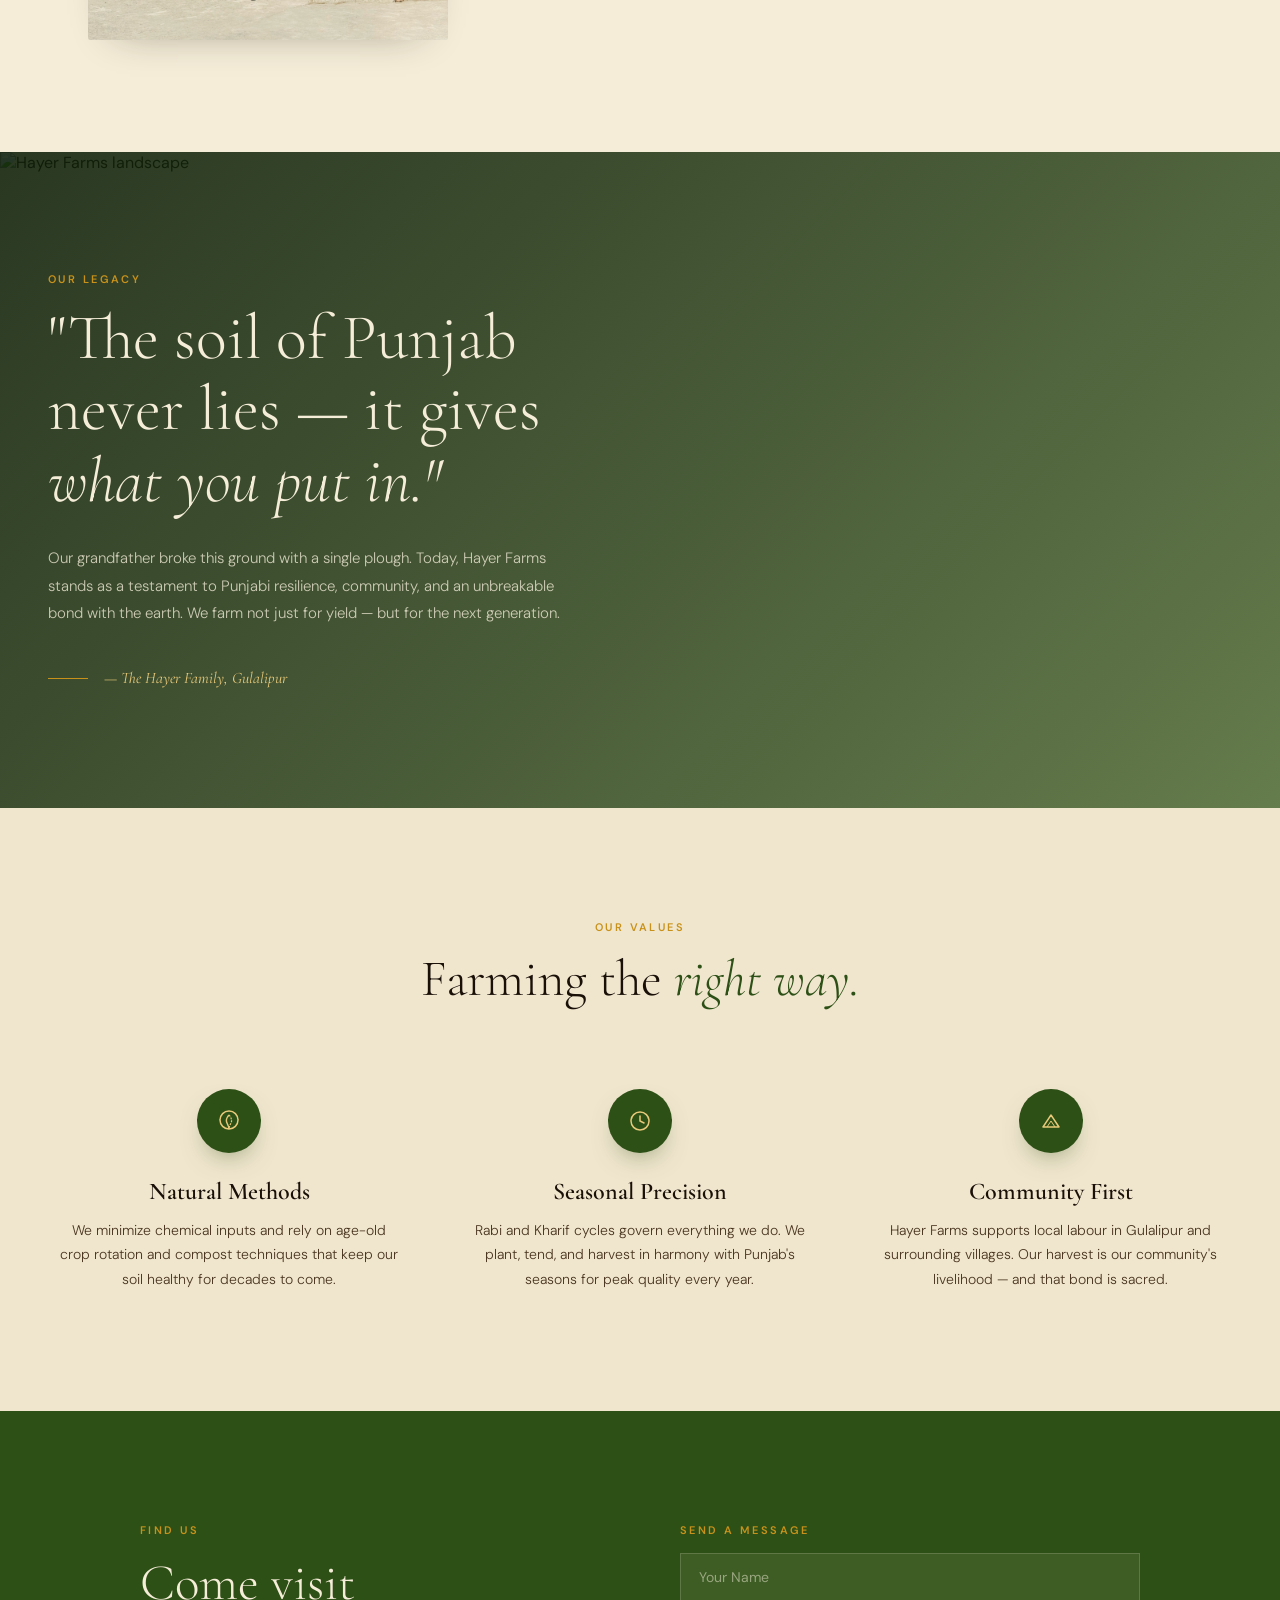
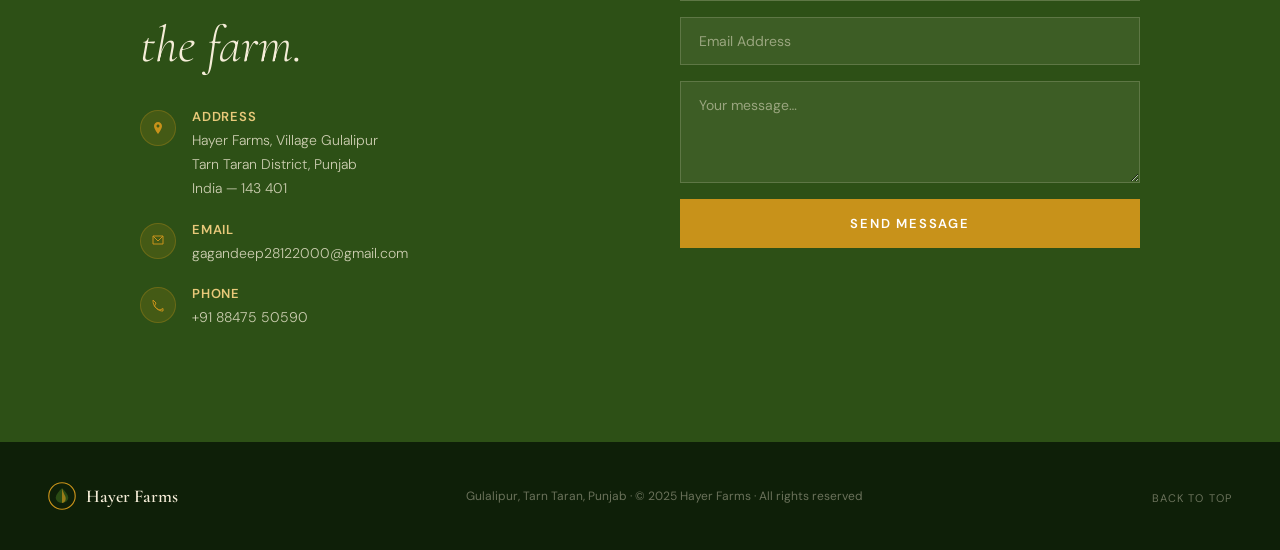
==== commit c00eb450: "Keep the logo static and centered in the hero section Remove the animated hero logo that scrolled in" ====
--- a/index.html
+++ b/index.html
@@ -13,12 +13,6 @@
 </head>
 <body>
 
-<!-- ═══════════════ HERO LOGO (fixed, animates into navbar) ═══════════════ -->
-<a href="#hero" id="hero-logo" aria-label="Hayer Farms home">
-  <img src="uploads/hayer-farms-logo.png" alt="Hayer Farms Logo" />
-  <span class="hero-logo-name">Hayer Farms</span>
-</a>
-
 <!-- ═══════════════ NAVBAR ═══════════════ -->
 <nav id="navbar">
   <button id="nav-toggle" class="nav-toggle" aria-label="Toggle menu" aria-expanded="false">
@@ -37,6 +31,13 @@
 <section id="hero">
   <img class="hero-bg" src="uploads/IMG_0619.png" alt="Hayer Farms estate and fields, Gulalipur" />
   <div class="hero-overlay"></div>
+
+  <!-- Logo lives inside the hero — scrolls away with the page -->
+  <a href="#hero" id="hero-logo" aria-label="Hayer Farms home">
+    <img src="uploads/hayer-farms-logo.png" alt="Hayer Farms Logo" />
+    <span class="hero-logo-name">Hayer Farms</span>
+  </a>
+
   <div class="hero-content">
     <p class="eyebrow eyebrow-accent">Gulalipur · Tarn Taran · Punjab</p>
     <h1 class="hero-title">Rooted in Punjab.<br/><em>Growing for Generations.</em></h1>
--- a/styles.css
+++ b/styles.css
@@ -94,49 +94,35 @@
 
 /* ═══════════════ HERO LOGO ═══════════════ */
 #hero-logo {
-  position: fixed;
-  z-index: 101;
+  position: absolute;
+  z-index: 3;
   text-decoration: none;
-  will-change: top, width, translate;
-  /* Start: large, centered */
-  top: clamp(50px, 6vh, 80px);
+  top: clamp(52px, 7vh, 88px);
   left: 50%;
   translate: -50% 0;
-  width: clamp(140px, 16vw, 210px);
-  transition:
-    top 0.5s cubic-bezier(0.4, 0, 0.2, 1),
-    width 0.5s cubic-bezier(0.4, 0, 0.2, 1),
-    left 0.5s cubic-bezier(0.4, 0, 0.2, 1),
-    translate 0.5s cubic-bezier(0.4, 0, 0.2, 1);
+  width: auto;
+  display: flex;
+  flex-direction: column;
+  align-items: center;
 }
 #hero-logo img {
-  width: 100%; height: auto; display: block;
+  display: block;
+  /* Scales with viewport: small on phones, larger on tablets/desktop */
+  height: clamp(90px, 16vw, 160px);
+  width: auto;
   filter: drop-shadow(0 4px 16px rgba(0,0,0,0.65));
 }
 .hero-logo-name {
   display: block;
   text-align: center;
   font-family: 'Cormorant Garamond', serif;
-  font-size: clamp(20px, 2.4vw, 32px);
+  font-size: clamp(14px, 2.2vw, 26px);
   font-weight: 700;
   color: #F5EDD8;
   letter-spacing: 0.06em;
   white-space: nowrap;
   margin-top: 6px;
   text-shadow: 0 2px 14px rgba(0,0,0,0.8);
-  opacity: 1;
-  transition: opacity 0.25s ease;
-}
-#hero-logo.scrolled {
-  /* End: small, top-left corner in navbar */
-  top: 8px;
-  left: 20px;
-  translate: 0 0;
-  width: clamp(55px, 7vw, 85px);
-}
-#hero-logo.scrolled .hero-logo-name {
-  opacity: 0;
-  pointer-events: none;
 }
 
 /* ═══════════════ NAVBAR ═══════════════ */
@@ -171,11 +157,18 @@
 /* ═══════════════ HERO ═══════════════ */
 #hero {
   position: relative; height: 100vh; min-height: 640px;
-  display: flex; align-items: center; justify-content: center; overflow: hidden;
+  display: flex; align-items: center; justify-content: center;
+  flex-direction: column; overflow: hidden;
 }
 .hero-bg { position: absolute; inset: 0; width: 100%; height: 100%; object-fit: cover; object-position: center 55%; }
 .hero-overlay { position: absolute; inset: 0; background: linear-gradient(160deg, rgba(13,30,8,0.72) 0%, rgba(13,30,8,0.52) 50%, rgba(45,36,10,0.68) 100%); }
-.hero-content { position: relative; z-index: 2; text-align: center; padding: 0 24px; max-width: 860px; animation: fadeUp 1.1s ease both; }
+/* Push content below the logo — clearance for badge + "Hayer Farms" text */
+.hero-content {
+  position: relative; z-index: 2; text-align: center;
+  padding: 0 24px clamp(48px, 7vh, 80px);
+  margin-top: clamp(260px, 38vh, 340px);
+  max-width: 860px; animation: fadeUp 1.1s ease both;
+}
 .hero-title {
   font-family: 'Cormorant Garamond', serif;
   font-size: clamp(52px, 8vw, 100px); font-weight: 300; line-height: 1.05;
